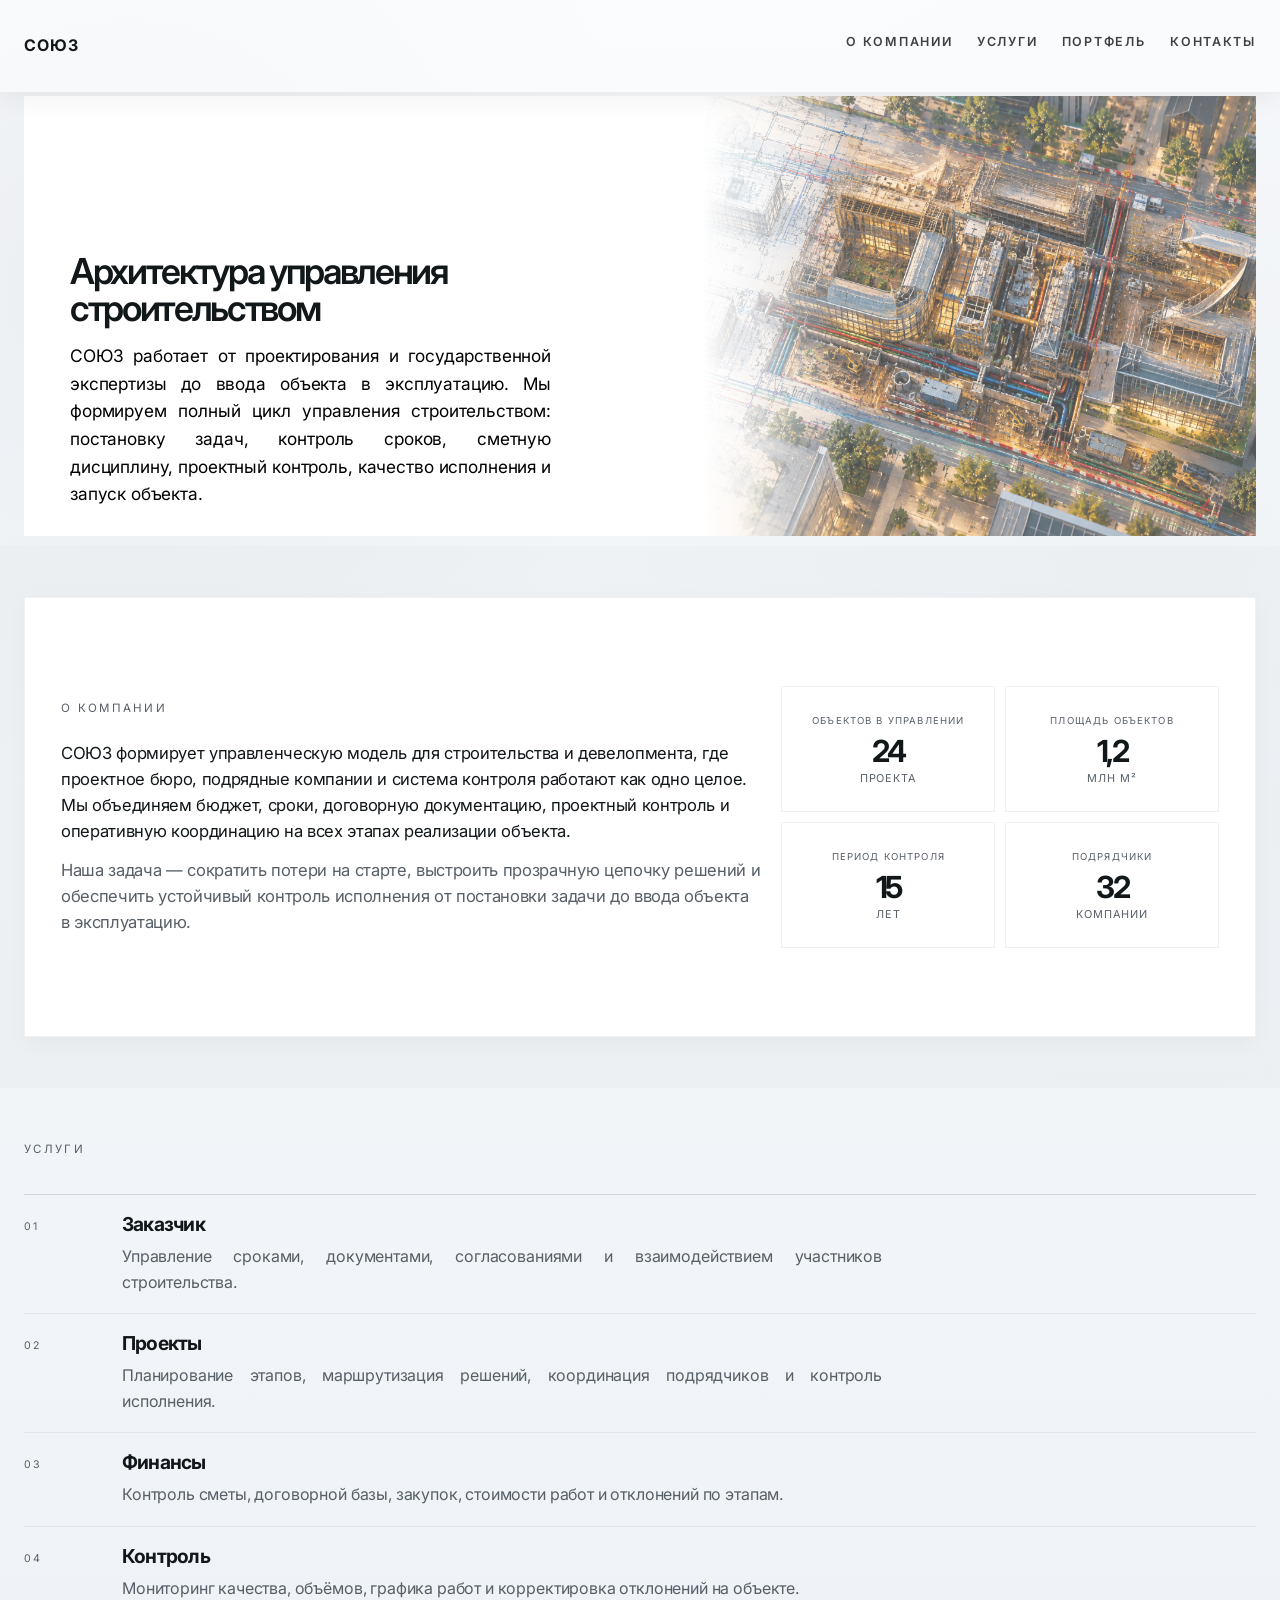
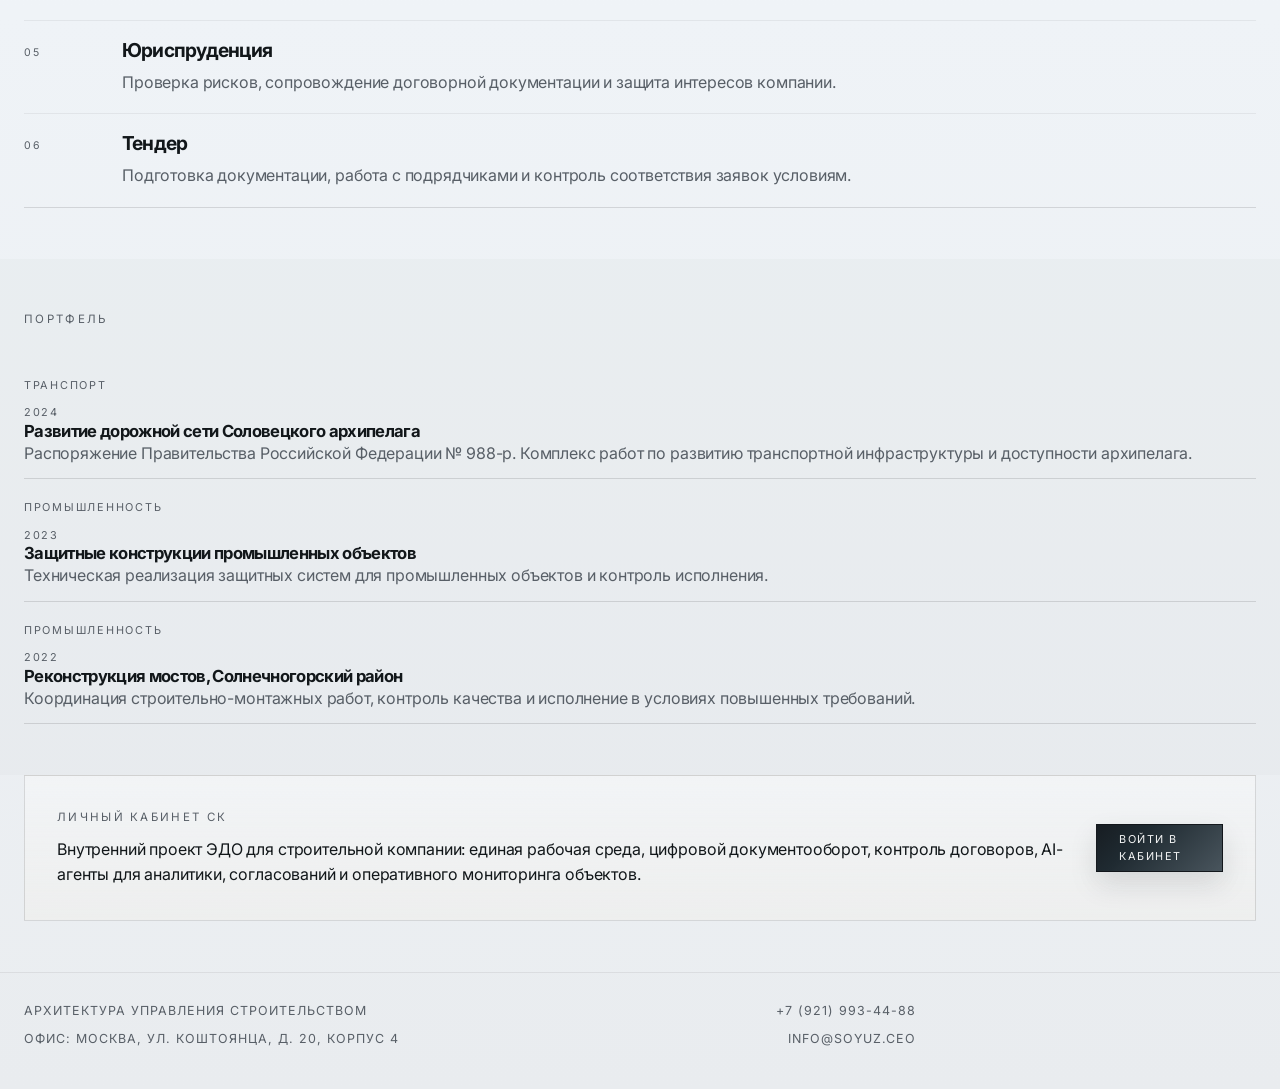
==== index.html @ f161cf61 "Add favicon link (favicon.svg) to index.html" ====
<!DOCTYPE html>
<html lang="ru">
  <head>
    <meta charset="UTF-8" />
    <meta name="viewport" content="width=device-width, initial-scale=1.0" />
    <meta
      name="description"
      content="СОЮЗ. Архитектура управления строительством. Стратегия, контроль и управление проектами."
    />
    <title>Архитектура управления строительством</title>
    <link rel="icon" href="favicon.svg" type="image/svg+xml">
    <link rel="preconnect" href="https://fonts.googleapis.com" />
    <link rel="preconnect" href="https://fonts.gstatic.com" crossorigin />
    <link
      href="https://fonts.googleapis.com/css2?family=Inter:wght@400;500;600;700;800&display=swap"
      rel="stylesheet"
    />
    <link rel="stylesheet" href="styles.min.css" />
  </head>
  <body>
    <div class="page-shell">
      <header class="site-header">
        <div class="container header-inner">
          <a class="brand" href="#top" aria-label="Главная">
            <span class="brand-text">СОЮЗ</span>
          </a>

          <nav class="main-nav" aria-label="Основная навигация">
            <a href="#about">О компании</a>
            <a href="#services">Услуги</a>
            <a href="#projects">Портфель</a>
            <a href="#contacts">Контакты</a>
          </nav>
        </div>
      </header>

      <main id="top">
        <section class="hero">
          <div class="container">
            <div class="hero-shell">
              <div class="hero-copy">
                <h1>Архитектура управления строительством</h1>
                <p class="lead">
                  СОЮЗ работает от проектирования и государственной экспертизы до ввода
                  объекта в эксплуатацию. Мы формируем полный цикл управления
                  строительством: постановку задач, контроль сроков, сметную
                  дисциплину, проектный контроль, качество исполнения и запуск объекта.
                </p>

              </div>

              <div class="hero-visual" aria-label="Панель управления проектом">
                <div class="hero-photo" aria-hidden="true"></div>
              </div>
            </div>
          </div>
        </section>

        <section class="section about" id="about">
          <div class="container about-banner">
            <div class="about-banner-copy">
              <p class="eyebrow">О компании</p>
              <p class="about-banner-text">
                СОЮЗ формирует управленческую модель для строительства и девелопмента,
                где проектное бюро, подрядные компании и система контроля работают как
                одно целое. Мы объединяем бюджет, сроки, договорную документацию,
                проектный контроль и оперативную координацию на всех этапах реализации
                объекта.
              </p>
              <p class="about-banner-text secondary">
                Наша задача — сократить потери на старте, выстроить прозрачную
                цепочку решений и обеспечить устойчивый контроль исполнения от
                постановки задачи до ввода объекта в эксплуатацию.
              </p>
            </div>

            <div class="about-metrics" aria-label="Основные показатели компании">
              <div class="metric-item">
                <span class="metric-label">Объектов в управлении</span>
                <strong>24</strong>
                <small>проекта</small>
              </div>
              <div class="metric-item">
                <span class="metric-label">Площадь объектов</span>
                <strong>1,2</strong>
                <small>млн м²</small>
              </div>
              <div class="metric-item">
                <span class="metric-label">Период контроля</span>
                <strong>15</strong>
                <small>лет</small>
              </div>
              <div class="metric-item">
                <span class="metric-label">Подрядчики</span>
                <strong>32</strong>
                <small>компании</small>
              </div>
            </div>
          </div>
        </section>

        <section class="section services" id="services">
          <div class="container">
            <div class="section-headline">
              <p class="eyebrow">Услуги</p>
            </div>

            <div class="services-grid">
              <article class="service-row">
                <div class="service-index">01</div>
                <div class="service-body">
                  <h3>Заказчик</h3>
                  <p>Управление сроками, документами, согласованиями и взаимодействием участников строительства.</p>
                </div>
              </article>

              <article class="service-row">
                <div class="service-index">02</div>
                <div class="service-body">
                  <h3>Проекты</h3>
                  <p>Планирование этапов, маршрутизация решений, координация подрядчиков и контроль исполнения.</p>
                </div>
              </article>

              <article class="service-row">
                <div class="service-index">03</div>
                <div class="service-body">
                  <h3>Финансы</h3>
                  <p>Контроль сметы, договорной базы, закупок, стоимости работ и отклонений по этапам.</p>
                </div>
              </article>

              <article class="service-row">
                <div class="service-index">04</div>
                <div class="service-body">
                  <h3>Контроль</h3>
                  <p>Мониторинг качества, объёмов, графика работ и корректировка отклонений на объекте.</p>
                </div>
              </article>

              <article class="service-row">
                <div class="service-index">05</div>
                <div class="service-body">
                  <h3>Юриспруденция</h3>
                  <p>Проверка рисков, сопровождение договорной документации и защита интересов компании.</p>
                </div>
              </article>

              <article class="service-row">
                <div class="service-index">06</div>
                <div class="service-body">
                  <h3>Тендер</h3>
                  <p>Подготовка документации, работа с подрядчиками и контроль соответствия заявок условиям.</p>
                </div>
              </article>
            </div>
          </div>
        </section>

        <section class="section projects" id="projects">
          <div class="container">
            <div class="section-headline">
              <p class="eyebrow">Портфель</p>
            </div>

            <div class="project-list">
              <article class="project-item">
                <div class="project-flip">
                  <div class="project-face project-front">
                    <div class="project-meta">
                      <span>Транспорт</span>
                      <span>2024</span>
                    </div>
                    <h3>Развитие дорожной сети Соловецкого архипелага</h3>
                    <p>Распоряжение Правительства Российской Федерации № 988-р. Комплекс работ по развитию транспортной инфраструктуры и доступности архипелага.</p>
                  </div>

                  <div class="project-face project-back" aria-hidden="true">
                    <div class="project-preview-grid project-preview-grid-empty">
                      <div class="preview-card preview-empty"><span>Проект</span></div>
                      <div class="preview-card preview-empty"><span>Контроль</span></div>
                      <div class="preview-card preview-empty"><span>Исполнение</span></div>
                    </div>
                  </div>
                </div>
              </article>

              <article class="project-item">
                <div class="project-flip">
                  <div class="project-face project-front">
                    <div class="project-meta">
                      <span>Промышленность</span>
                      <span>2023</span>
                    </div>
                    <h3>Защитные конструкции промышленных объектов</h3>
                    <p>Техническая реализация защитных систем для промышленных объектов и контроль исполнения.</p>
                  </div>

                  <div class="project-face project-back" aria-hidden="true">
                    <div class="project-preview-grid project-preview-grid-empty">
                      <div class="preview-card preview-empty"><span>Защита</span></div>
                      <div class="preview-card preview-empty"><span>Риски</span></div>
                      <div class="preview-card preview-empty"><span>Контроль</span></div>
                    </div>
                  </div>
                </div>
              </article>

              <article class="project-item">
                <div class="project-flip">
                  <div class="project-face project-front">
                    <div class="project-meta">
                      <span>Промышленность</span>
                      <span>2022</span>
                    </div>
                    <h3>Реконструкция мостов, Солнечногорский район</h3>
                    <p>Координация строительно-монтажных работ, контроль качества и исполнение в условиях повышенных требований.</p>
                  </div>

                  <div class="project-face project-back" aria-hidden="true">
                    <div class="project-preview-grid project-preview-grid-empty">
                      <div class="preview-card preview-empty"><span>График</span></div>
                      <div class="preview-card preview-empty"><span>Проверки</span></div>
                      <div class="preview-card preview-empty"><span>Риски</span></div>
                    </div>
                  </div>
                </div>
              </article>
            </div>
          </div>
        </section>

        <section class="section cta-banner">
          <div class="container cta-wrap">
            <div>
              <p class="eyebrow">Личный кабинет СК</p>
              <p class="cta-copy">Внутренний проект ЭДО для строительной компании: единая рабочая среда, цифровой документооборот, контроль договоров, AI-агенты для аналитики, согласований и оперативного мониторинга объектов.</p>
            </div>
            <a class="button button-primary" href="#contacts">Войти в кабинет</a>
          </div>
        </section>
      </main>

      <footer class="site-footer" id="contacts">
        <div class="container footer-grid">
          <div class="footer-meta">
            <p>Архитектура управления строительством</p>
            <p>Офис: Москва, ул. Коштоянца, д. 20, корпус 4</p>
          </div>

          <div class="footer-contacts">
            <a href="tel:+79219934488">+7 (921) 993-44-88</a>
            <a href="mailto:info@soyuz.ceo">info@soyuz.ceo</a>
          </div>
        </div>
      </footer>
    </div>

    <!-- interactive script removed for lighter load; re-add if needed -->
  </body>
</html>
---- styles.min.css ----
:root { --bg: #efeee9; --panel: rgba(255, 255, 255, 0.72); --panel-strong: #f9f9f7; --line: rgba(18, 20, 22, 0.94); --line-soft: rgba(18, 20, 22, 0.13); --line-faint: rgba(18, 20, 22, 0.07); --text: #12171a; --muted: #585f67; --shadow: rgba(15, 17, 20, 0.07); --accent: #d4d8db; --accent-strong: #aab2ba; --ink: #0f1418; --steel: #dfe4e7; --iron: #b7bdc3; --graphite: #171d22; --graphite-soft: #2a3138; --max: 1280px; } * { box-sizing: border-box; } html { scroll-behavior: smooth; } body { margin: 0; font-family: 'Inter', 'Segoe UI', sans-serif; background: radial-gradient(circle at 10% 10%, rgba(83, 95, 106, 0.06), transparent 20%), radial-gradient(circle at 90% 20%, rgba(155, 166, 175, 0.04), transparent 25%), linear-gradient(180deg, #f6f8fb 0%, #eef2f6 60%, #e9ecef 100%); color: var(--text); line-height: 1.6; padding-top: 96px; letter-spacing: -0.01em; } p { margin: 0; } ul, ol { list-style: none; margin: 0; padding: 0; } img, svg { display: block; max-width: 100%; } a { color: inherit; text-decoration: none; } button { font: inherit; } .page-shell { position: relative; overflow: hidden; } .page-shell::before, .page-shell::after { content: ""; position: fixed; inset: 0; pointer-events: none; z-index: 0; } .hero-shell::before { content: ""; position: absolute; top: 0; left: calc(100% - 45%); width: 12%; bottom: 0; pointer-events: none; z-index: 3; background: linear-gradient(to right, #ffffff 0%, rgba(255,255,255,0) 100%); } .hero-shell::after { content: ""; position: absolute; top: 0; right: 0; bottom: 0; width: 45%; background-image: url('./Баннер 1.png'); background-repeat: no-repeat; background-position: right center; background-size: auto 100%; opacity: 0.7; pointer-events: none; z-index: 1; } @keyframes bgShift { 0% { transform: translateY(0) scale(1); filter: hue-rotate(0deg) saturate(1); } 50% { transform: translateY(-3%) scale(1.02); filter: hue-rotate(6deg) saturate(1.04); } 100% { transform: translateY(0) scale(1); filter: hue-rotate(0deg) saturate(1); } } .container { width: min(var(--max), calc(100% - 48px)); margin: 0 auto; position: relative; z-index: 1; } .site-header { position: fixed; top: 0; left: 0; right: 0; z-index: 40; background: rgba(255,255,255,0.5); border-bottom: 1px solid rgba(17,17,17,0.06); box-shadow: 0 6px 24px rgba(12,15,18,0.06); overflow: hidden; } .header-inner { position: relative; z-index: 1; display: flex; align-items: center; justify-content: space-between; min-height: 92px; gap: 28px; } @media (max-width: 760px) { .site-header { position: sticky; top: 0; z-index: 30; } .header-inner { min-height: 72px; padding: 10px 0; gap: 12px; } .brand-logo { width: 150px; } .main-nav { gap: 10px 14px; font-size: 0.58rem; letter-spacing: 0.12em; flex-wrap: wrap; justify-content: flex-end; } } .brand { display: inline-flex; align-items: center; justify-content: flex-start; } .brand-text { font-weight: 700; font-size: 1rem; letter-spacing: 0.06em; color: var(--text); } .brand-logo { width: clamp(180px, 16vw, 280px); height: auto; display: block; object-fit: contain; flex-shrink: 0; opacity: 1; background: transparent; filter: contrast(1.42) brightness(1.1) saturate(1.05); } .main-nav { display: flex; align-items: center; gap: clamp(16px, 1.9vw, 32px); font-size: 0.78rem; letter-spacing: 0.14em; text-transform: uppercase; color: rgba(17,17,17,0.8); font-weight: 600; } .main-nav a { position: relative; padding-bottom: 8px; font-family: 'Inter', 'Segoe UI', sans-serif; letter-spacing: 0.14em; } .nav-account { border: 1px solid rgba(17,17,17,0.12); padding: 10px 14px 9px; background: rgba(255,255,255,0.52); } .main-nav a::after { content: ""; position: absolute; left: 0; bottom: 0; width: 100%; height: 1px; background: var(--line); transform: scaleX(0); transform-origin: left; transition: transform 0.35s ease; } .main-nav a:hover::after, .main-nav a:focus-visible::after { transform: scaleX(1); } .hero { padding: 0 0 10px; } .hero-shell { position: relative; display: grid; grid-template-columns: 1fr 1.15fr; height: 440px; align-items: stretch; border: 0; background: #ffffff; overflow: hidden; box-shadow: none; z-index: 2; } .hero-copy, .hero-visual { position: relative; z-index: 3; } .hero-copy { display: flex; flex-direction: column; justify-content: flex-end; height: 100%; padding: 20px 46px 28px; } .hero-copy, .hero-copy h1, .hero-copy .lead, .hero-copy p, .hero-copy a { color: #000000; } .hero-visual { position: relative; height: 100%; padding: 18px 0 18px 0; display: flex; align-items: stretch; justify-content: flex-end; } .hero-photo { position: relative; width: 100%; height: 100%; display: none; } .hero-photo::before { content: ""; position: absolute; inset: 0; display: none; } .dashboard-window { display: none; } .dashboard-topbar { display: flex; gap: 8px; align-items: center; padding: 14px 18px; border-bottom: 1px solid rgba(17,17,17,0.08); } .dashboard-topbar span { width: 8px; height: 8px; border-radius: 50%; background: rgba(17,17,17,0.18); } .dashboard-body { display: grid; grid-template-columns: 92px 1fr; height: calc(100% - 48px); } .dashboard-sidebar { display: flex; flex-direction: column; gap: 18px; padding: 20px 14px; border-right: 1px solid rgba(17,17,17,0.08); background: rgba(17,17,17,0.01); } .sidebar-line { display: block; height: 8px; border-radius: 999px; background: rgba(17,17,17,0.2); } .sidebar-line.short { width: 42%; } .sidebar-line.medium { width: 72%; } .dashboard-main { display: flex; flex-direction: column; gap: 18px; padding: 20px; } .chart-panel { position: relative; height: 180px; border: 1px solid rgba(17,17,17,0.08); background: rgba(255,255,255,0.7); overflow: hidden; } .chart-grid { position: absolute; inset: 0; background: linear-gradient(to right, rgba(17,17,17,0.04) 1px, transparent 1px), linear-gradient(to bottom, rgba(17,17,17,0.04) 1px, transparent 1px); background-size: 18px 18px; } .chart-line { position: absolute; left: 12%; right: 8%; bottom: 20%; height: 2px; background: linear-gradient(90deg, rgba(17,17,17,0.8), rgba(17,17,17,0.3)); transform: skewY(-18deg); } .info-row, .module-row { display: grid; grid-template-columns: repeat(2, minmax(0,1fr)); gap: 14px; } .mini-card, .module-block { border: 1px solid rgba(17,17,17,0.08); background: rgba(255,255,255,0.7); } .mini-card { display: flex; flex-direction: column; justify-content: center; min-height: 80px; padding: 12px 14px; } .mini-card span { font-size: 0.6rem; letter-spacing: 0.14em; text-transform: uppercase; color: var(--muted); } .mini-card strong { margin-top: 8px; font-size: 1.6rem; letter-spacing: -0.06em; } .module-block { min-height: 110px; } .module-block.large { grid-column: span 1; } .module-block.small { background: linear-gradient(180deg, rgba(17,17,17,0.04), rgba(17,17,17,0.02)); } .eyebrow { margin: 0 0 10px; font-size: 0.72rem; letter-spacing: 0.2em; text-transform: uppercase; color: var(--muted); } .hero-copy h1, .section-headline h2, .section-heading h2, .cta-wrap h2 { margin: 0; font-weight: 600; letter-spacing: -0.065em; line-height: 0.98; color: var(--text); } .hero-copy h1 { max-width: 760px; margin: 0; font-size: clamp(1.9rem, 2.8vw, 3.4rem); line-height: 1.02; letter-spacing: -0.065em; } .section-headline h2, .section-heading h2, .cta-wrap h2 { font-size: clamp(1.8rem, 2.6vw, 2.8rem); } .lead { max-width: 580px; margin-top: 16px; font-size: 1.08rem; color: var(--muted); text-align: justify; } .hero-actions { display: flex; align-items: center; flex-wrap: wrap; gap: 16px; margin-top: 20px; } .button { display: inline-flex; align-items: center; justify-content: center; min-height: 48px; padding: 0 22px; border: 1px solid var(--line); font-size: 0.68rem; letter-spacing: 0.14em; text-transform: uppercase; transition: transform 0.25s ease, background 0.25s ease; } .button:hover, .button:focus-visible { transform: translateY(-1px); } .button-primary { background: linear-gradient(135deg, var(--graphite) 0%, #1f2a31 32%, #49555d 100%); color: #f4f5f5; border-color: rgba(17, 21, 25, 0.9); box-shadow: 0 12px 28px rgba(19, 23, 26, 0.12); } .button-secondary { background: rgba(255,255,255,0.20); color: var(--text); border-color: rgba(19,22,25,0.14); } .hero-meta { display: grid; gap: 18px; align-self: end; justify-self: end; width: min(100%, 360px); padding-top: 20px; border-top: 1px solid var(--line-faint); } .hero-meta div { display: grid; gap: 10px; } .hero-meta span { font-size: 0.7rem; letter-spacing: 0.14em; text-transform: uppercase; color: var(--muted); } .hero-meta strong { font-size: clamp(1.2rem, 2vw, 2rem); font-weight: 500; letter-spacing: -0.05em; } .trustband { border-top: 1px solid var(--line-faint); border-bottom: 1px solid var(--line-faint); background: rgba(255,255,255,0.12); padding: 16px 0; } .trust-inner { display: grid; grid-template-columns: repeat(5, minmax(120px, 1fr)); align-items: center; gap: 18px; text-align: center; font-size: 0.7rem; letter-spacing: 0.12em; text-transform: uppercase; color: var(--muted); } .section { padding: clamp(34px, 4vw, 56px) 0; background: rgba(255,255,255,0.06); transition: background-color 0.35s ease; } .section:nth-of-type(even) { background: rgba(213, 218, 222, 0.18); } .section-grid { display: grid; grid-template-columns: 0.9fr 1.1fr; gap: 22px; align-items: start; } .about-banner { display: grid; grid-template-columns: 1.6fr 1fr; gap: 20px; min-height: 440px; padding: clamp(24px, 3vw, 36px); border: 1px solid rgba(17,17,17,0.06); background: #ffffff; box-shadow: 0 6px 20px rgba(12,15,18,0.04); } .about-banner-copy { display: grid; gap: 14px; align-content: center; } .about-banner-text { max-width: 720px; font-size: clamp(1rem, 1.3vw, 1.35rem); line-height: 1.55; letter-spacing: -0.02em; color: var(--text); } .about-banner-text.secondary { color: var(--muted); } .section-heading h2, .section-headline h2, .cta-wrap h2 { font-size: clamp(2.5rem, 4vw, 4rem); max-width: 780px; } .section-copy { display: grid; gap: 20px; color: var(--muted); font-size: 1.06rem; text-align: justify; } .about-metrics { display: grid; grid-template-columns: repeat(2, minmax(0, 1fr)); gap: 10px; align-content: center; height: 100%; } .metric-item { display: flex; flex-direction: column; justify-content: center; align-items: center; text-align: center; min-height: 126px; padding: 14px 12px 12px; border: 1px solid rgba(17,17,17,0.06); background: rgba(255,255,255,0.1); font-size: 1rem; } .metric-label { font-size: 0.6rem; letter-spacing: 0.12em; text-transform: uppercase; color: var(--muted); } .metric-item strong { display: block; margin: 8px 0 4px; font-size: 1.9rem; line-height: 1; letter-spacing: -0.08em; } .metric-item small { font-size: 0.68rem; letter-spacing: 0.08em; text-transform: uppercase; color: var(--muted); } .section-headline { display: flex; flex-direction: column; gap: 10px; margin-bottom: 26px; } .narrow { max-width: 760px; } .services-grid { display: grid; grid-template-columns: 1fr; gap: 0; border-top: 1px solid var(--line-soft); border-bottom: 1px solid var(--line-soft); } .service-row { display: grid; grid-template-columns: 80px 1fr; gap: 18px; align-items: start; padding: 18px 0; border-top: 1px solid rgba(17,17,17,0.06); background: transparent; } .service-row:first-child { border-top: 0; } .service-index { font-size: 0.66rem; letter-spacing: 0.18em; text-transform: uppercase; color: var(--muted); padding-top: 6px; } .service-body { display: grid; gap: 8px; } .service-body h3 { margin: 0; font-size: 1.2rem; line-height: 1.2; letter-spacing: -0.04em; } .service-body p { margin: 0; max-width: 760px; color: var(--muted); text-align: justify; } .method-grid { display: grid; grid-template-columns: repeat(4, minmax(220px, 1fr)); gap: 18px; } .method-step { position: relative; padding: 26px 22px 20px; border-left: 1px solid var(--line-faint); background: rgba(255,255,255,0.22); } .method-step::before { content: ""; position: absolute; top: 0; left: 0; width: 48px; height: 1px; background: var(--line); } .method-step span { display: inline-block; margin-bottom: 16px; font-size: 0.66rem; letter-spacing: 0.18em; text-transform: uppercase; color: var(--muted); } .method-step h3 { margin: 0 0 10px; font-size: 1.45rem; letter-spacing: -0.04em; } .method-step p { margin: 0; color: var(--muted); } .project-list { display: grid; gap: 8px; } .project-item { perspective: none; } .project-flip { position: relative; min-height: auto; transform: none !important; transform-style: none; transition: none; } .project-item:hover .project-flip { transform: none !important; } .project-face { position: relative; inset: auto; display: block; grid-template-columns: none; gap: 0; align-items: stretch; padding: 12px 0; min-height: auto; border-top: none; border-bottom: 1px solid var(--line-soft); background: transparent; backface-visibility: visible; transition: none; box-sizing: border-box; } .project-item:hover .project-face { background: transparent; border-color: rgba(17,17,17,0.06); } .project-front { z-index: auto; } .project-back { display: none; } .project-meta { display: flex; flex-direction: column; gap: 10px; font-size: 0.68rem; letter-spacing: 0.16em; text-transform: uppercase; color: var(--muted); } .project-item h3 { margin: 0; font-size: clamp(0.98rem, 1.3vw, 1.25rem); letter-spacing: -0.04em; line-height: 1.15; } .project-item p { margin: 0; color: var(--muted); text-align: justify; } .project-preview-grid { grid-column: 1 / -1; display: grid; grid-template-columns: repeat(3, minmax(0, 1fr)); gap: 12px; width: 100%; height: 100%; } .preview-card { position: relative; display: flex; align-items: end; justify-content: flex-start; min-height: 120px; padding: 12px; border: 1px solid rgba(17, 17, 17, 0.08); border-radius: 16px; overflow: hidden; background-size: cover; background-position: center; } .preview-card span { position: relative; z-index: 1; font-size: 0.7rem; letter-spacing: 0.12em; text-transform: uppercase; color: rgba(17, 17, 17, 0.7); } .preview-solovki-1, .preview-solovki-2, .preview-solovki-3, .preview-one, .preview-two, .preview-three, .preview-four, .preview-five, .preview-six, .preview-seven, .preview-eight, .preview-nine, .preview-empty { background: linear-gradient(135deg, rgba(18,20,22,0.06), rgba(18,20,22,0.02)); border: 1px solid rgba(17,17,17,0.08); } .preview-empty { display: flex; align-items: center; justify-content: center; min-height: 120px; border-radius: 16px; } .preview-empty span { font-size: 0.7rem; letter-spacing: 0.12em; text-transform: uppercase; color: rgba(17,17,17,0.6); } .cta-banner { padding-top: 0; } .cta-wrap { display: flex; align-items: center; justify-content: space-between; gap: 20px; border: 1px solid var(--line-soft); background: linear-gradient(180deg, rgba(255,255,255,0.34), rgba(240,239,236,0.58)); padding: clamp(24px, 2.5vw, 34px); } .site-footer { padding: 28px 0 40px; border-top: 1px solid var(--line-faint); } .footer-grid { display: grid; grid-template-columns: 1fr 1.2fr 0.8fr; gap: 24px; align-items: center; } .footer-meta, .footer-contacts { display: grid; gap: 8px; color: var(--muted); font-size: 0.78rem; letter-spacing: 0.08em; text-transform: uppercase; } .footer-contacts { justify-items: end; } @keyframes draw { from { stroke-dasharray: 0 1000; opacity: 0.1; } to { stroke-dasharray: 1000 0; opacity: 1; } } @keyframes drift { 0% { transform: translate3d(0, 0, 0) scale(1); } 100% { transform: translate3d(0, -12px, 0) scale(1.03); } } @media (max-width: 1100px) { .hero-grid, .section-grid, .footer-grid, .project-item { grid-template-columns: 1fr; } .services-grid, .method-grid, .trust-inner { grid-template-columns: repeat(2, minmax(180px, 1fr)); } .footer-contacts { justify-items: start; } } @media (max-width: 1100px) { .hero-shell { height: 360px; grid-template-columns: 1fr 1fr; } .hero-shell::after { width: 50%; background-size: auto 100%; } } @media (max-width: 760px) { .hero-shell { grid-template-columns: 1fr; height: auto; } .hero-shell::after { display: none; } .hero-shell::before { display: none; } .hero-copy { padding: 18px 16px 22px; } .hero-copy h1 { font-size: clamp(1.6rem, 6vw, 2.2rem); } .lead { font-size: 0.95rem; } .container { width: calc(100% - 24px); } .brand-text { font-size: 1.05rem; } .main-nav { gap: 8px; font-size: 0.62rem; } .button { min-height: 44px; padding: 0 16px; } } @media (max-width: 480px) { body { padding-top: 80px; } .hero-copy h1 { font-size: 1.4rem; } .lead { font-size: 0.9rem; } .brand-text { font-size: 0.98rem; } .main-nav { font-size: 0.5rem; gap: 6px; } } @media (max-width: 760px) { body { padding-top: 88px; } .container { width: min(var(--max), calc(100% - 24px)); } .header-inner { flex-direction: row; justify-content: space-between; align-items: center; padding: 6px 0; min-height: 68px; } .brand-logo { width: 120px; } .main-nav { flex-wrap: wrap; justify-content: flex-end; gap: 6px 10px; max-width: 52%; font-size: 0.52rem; letter-spacing: 0.1em; } .nav-account { padding: 8px 10px 7px; } .hero-shell { grid-template-columns: 1fr; min-height: 0; height: auto; } .hero-copy { padding: 28px 20px 18px; } .hero-copy h1 { font-size: clamp(2rem, 10vw, 3rem); line-height: 1; } .lead { margin-top: 12px; font-size: 0.95rem; text-align: left; } .hero-photo { transform: none; background-position: center; } .hero-visual { min-height: 220px; padding: 0 16px 16px; } .project-preview-grid { grid-template-columns: 1fr; } .project-face { grid-template-columns: 1fr; gap: 12px; padding: 16px 14px; } .about-banner { grid-template-columns: 1fr; min-height: 0; padding: 18px 16px; } .about-banner-text { font-size: 0.96rem; line-height: 1.5; } .about-metrics { grid-template-columns: repeat(2, minmax(0, 1fr)); } .metric-item { min-height: 110px; padding: 14px 12px 10px; } .metric-item strong { font-size: 1.6rem; } .service-row { grid-template-columns: 48px 1fr; gap: 12px; padding: 14px 0; } .service-body h3 { font-size: 1.05rem; } .service-body p { font-size: 0.9rem; text-align: left; } .project-item { grid-template-columns: 1fr; gap: 10px; padding: 16px 14px; } .project-meta { flex-direction: row; gap: 12px; font-size: 0.58rem; } .project-item h3 { font-size: 1.1rem; } .project-item p { text-align: left; font-size: 0.9rem; } .cta-wrap { flex-direction: column; align-items: flex-start; padding: 20px 18px; } .footer-grid { grid-template-columns: 1fr; gap: 16px; } .footer-contacts { justify-items: start; } }
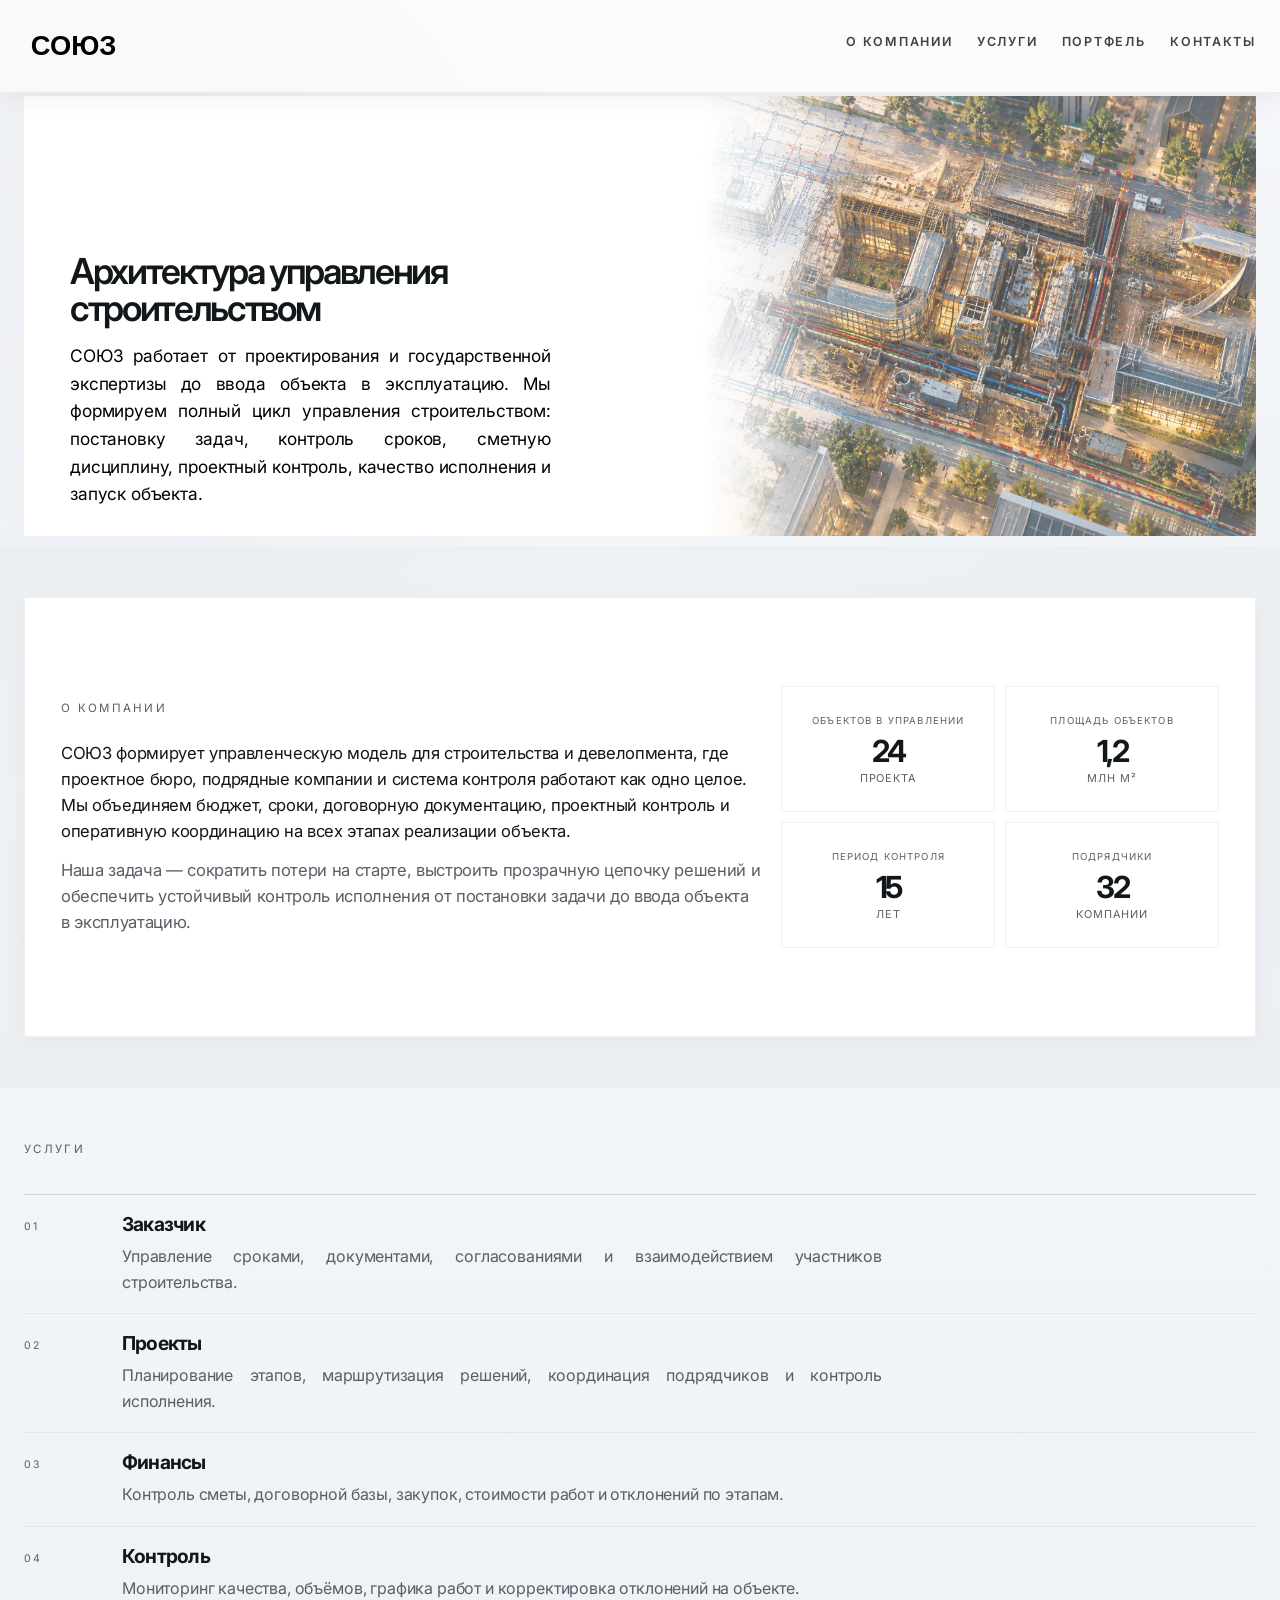
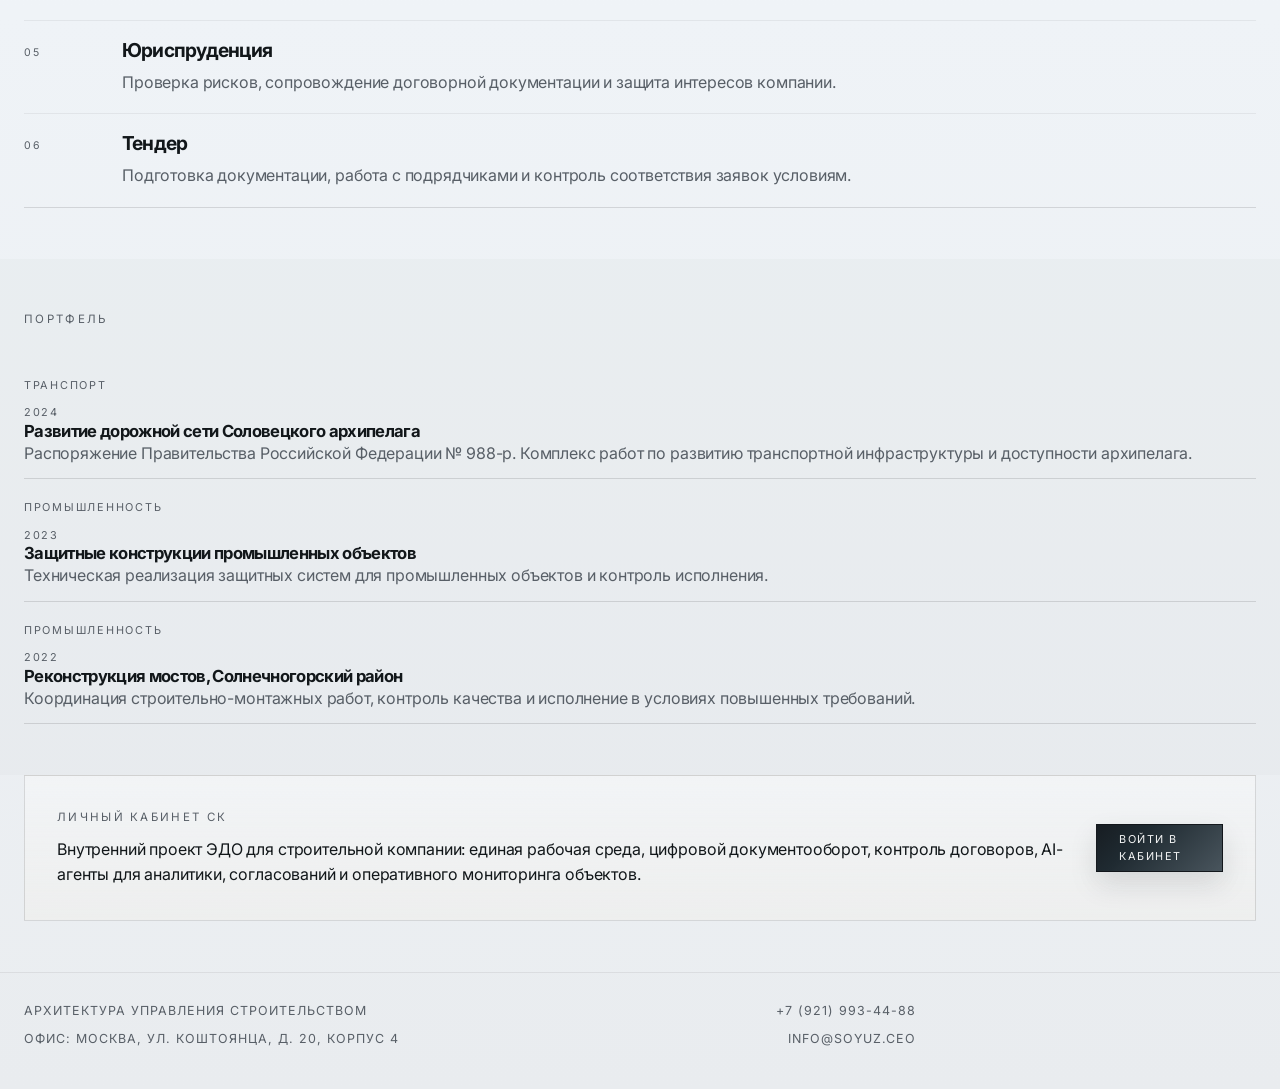
==== commit 16193f0c: "Add lightweight SVG logo and restore header image" ====
--- a/index.html
+++ b/index.html
@@ -22,7 +22,7 @@
       <header class="site-header">
         <div class="container header-inner">
           <a class="brand" href="#top" aria-label="Главная">
-            <span class="brand-text">СОЮЗ</span>
+            <img src="logo.svg" alt="Логотип СОЮЗ" class="brand-logo" />
           </a>
 
           <nav class="main-nav" aria-label="Основная навигация">
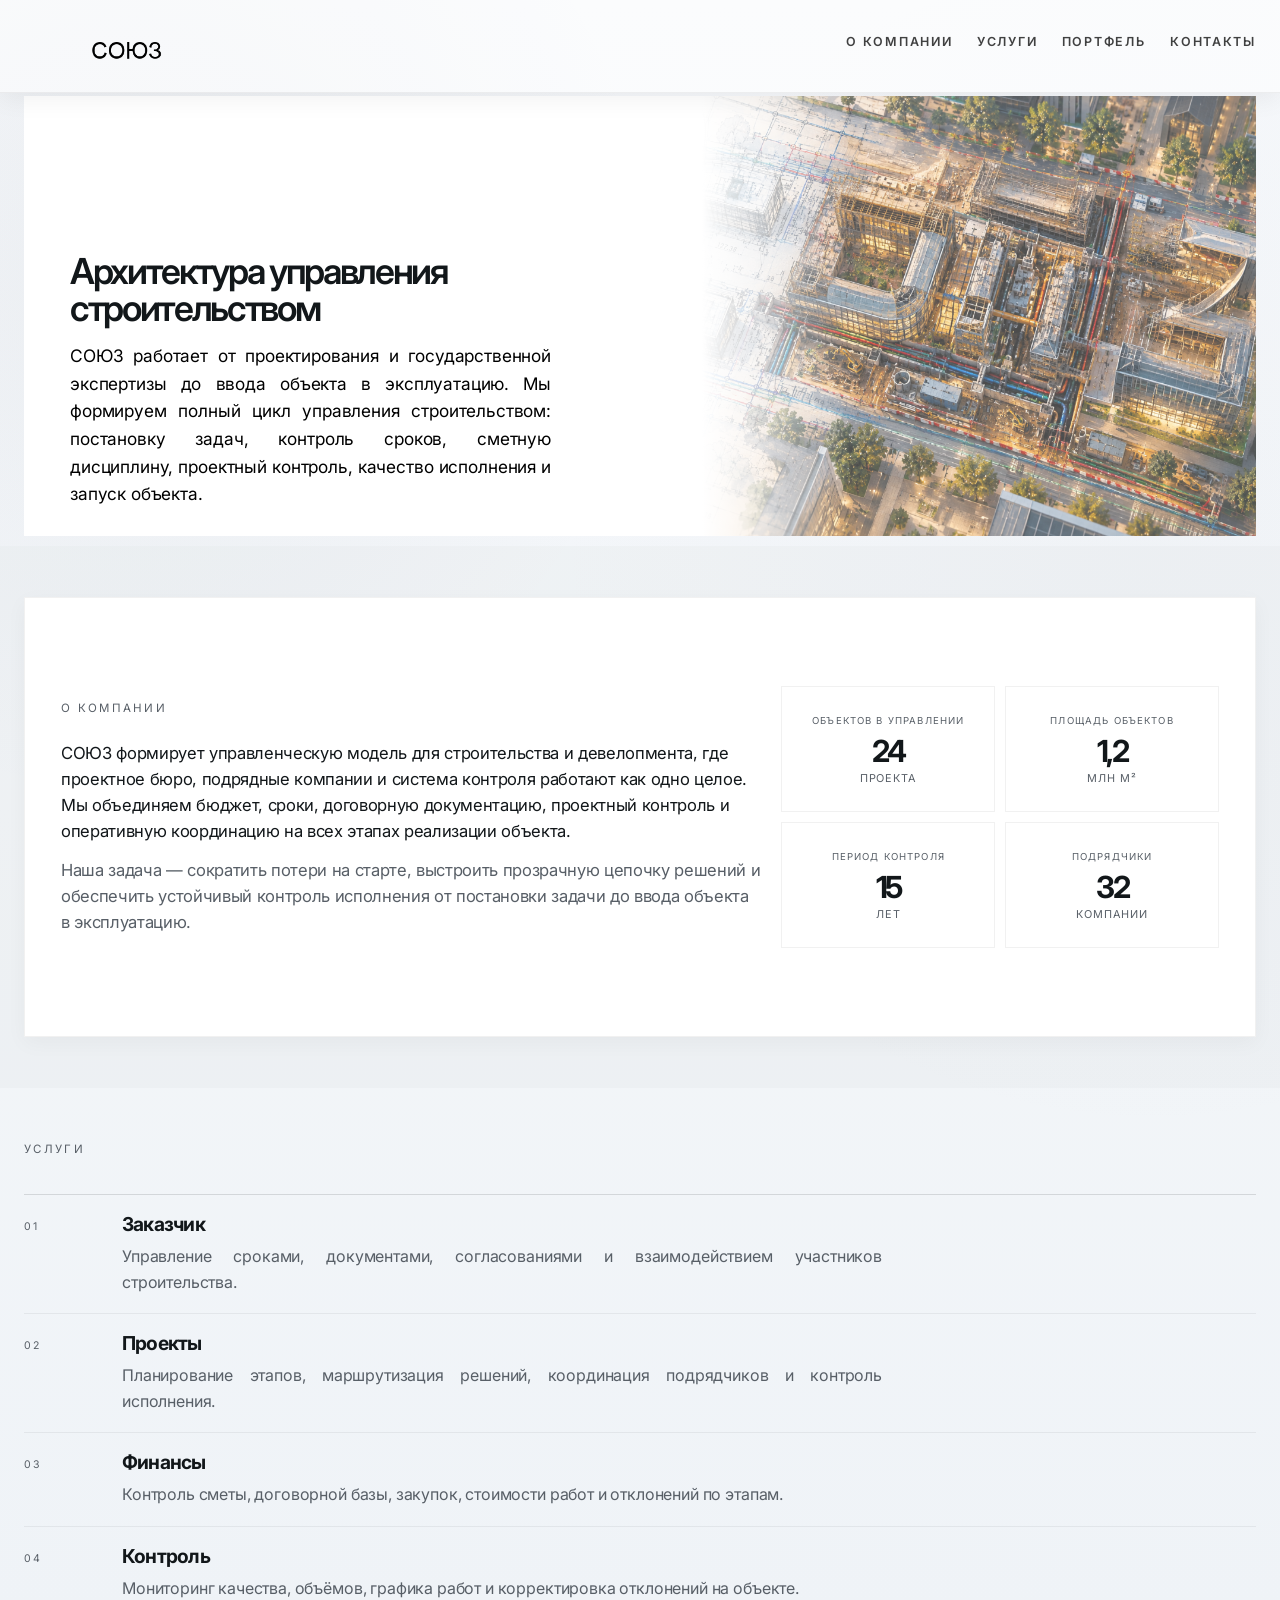
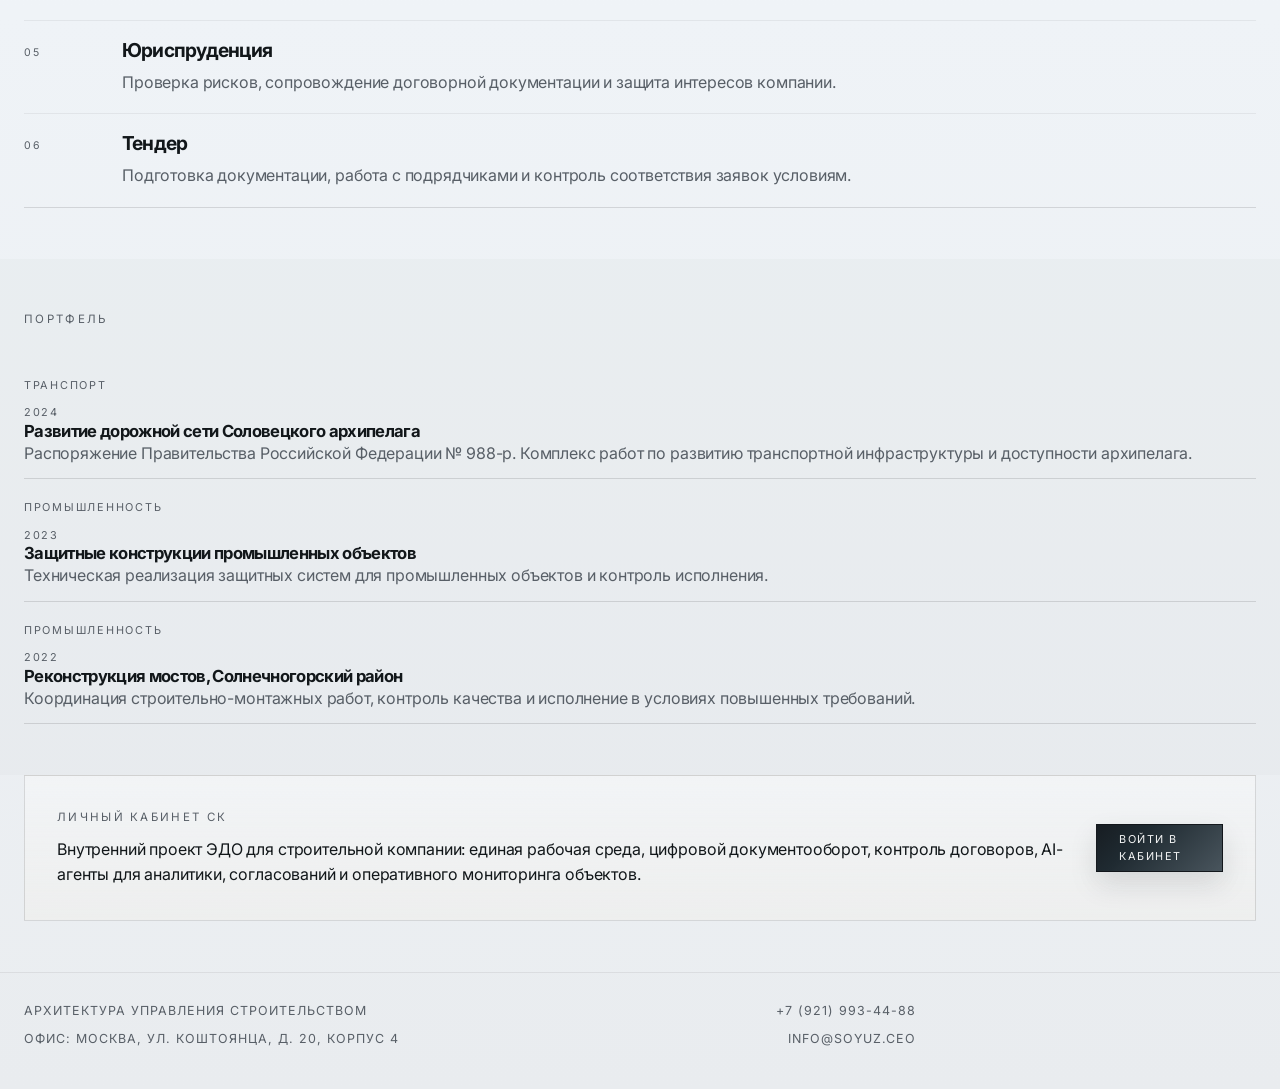
==== commit 6699321c: "Restore raster logo SOYUZ_logo_transparent.png in header" ====
--- a/index.html
+++ b/index.html
@@ -22,7 +22,7 @@
       <header class="site-header">
         <div class="container header-inner">
           <a class="brand" href="#top" aria-label="Главная">
-            <img src="logo.svg" alt="Логотип СОЮЗ" class="brand-logo" />
+            <img src="SOYUZ_logo_transparent.png" alt="Логотип СОЮЗ" class="brand-logo" />
           </a>
 
           <nav class="main-nav" aria-label="Основная навигация">
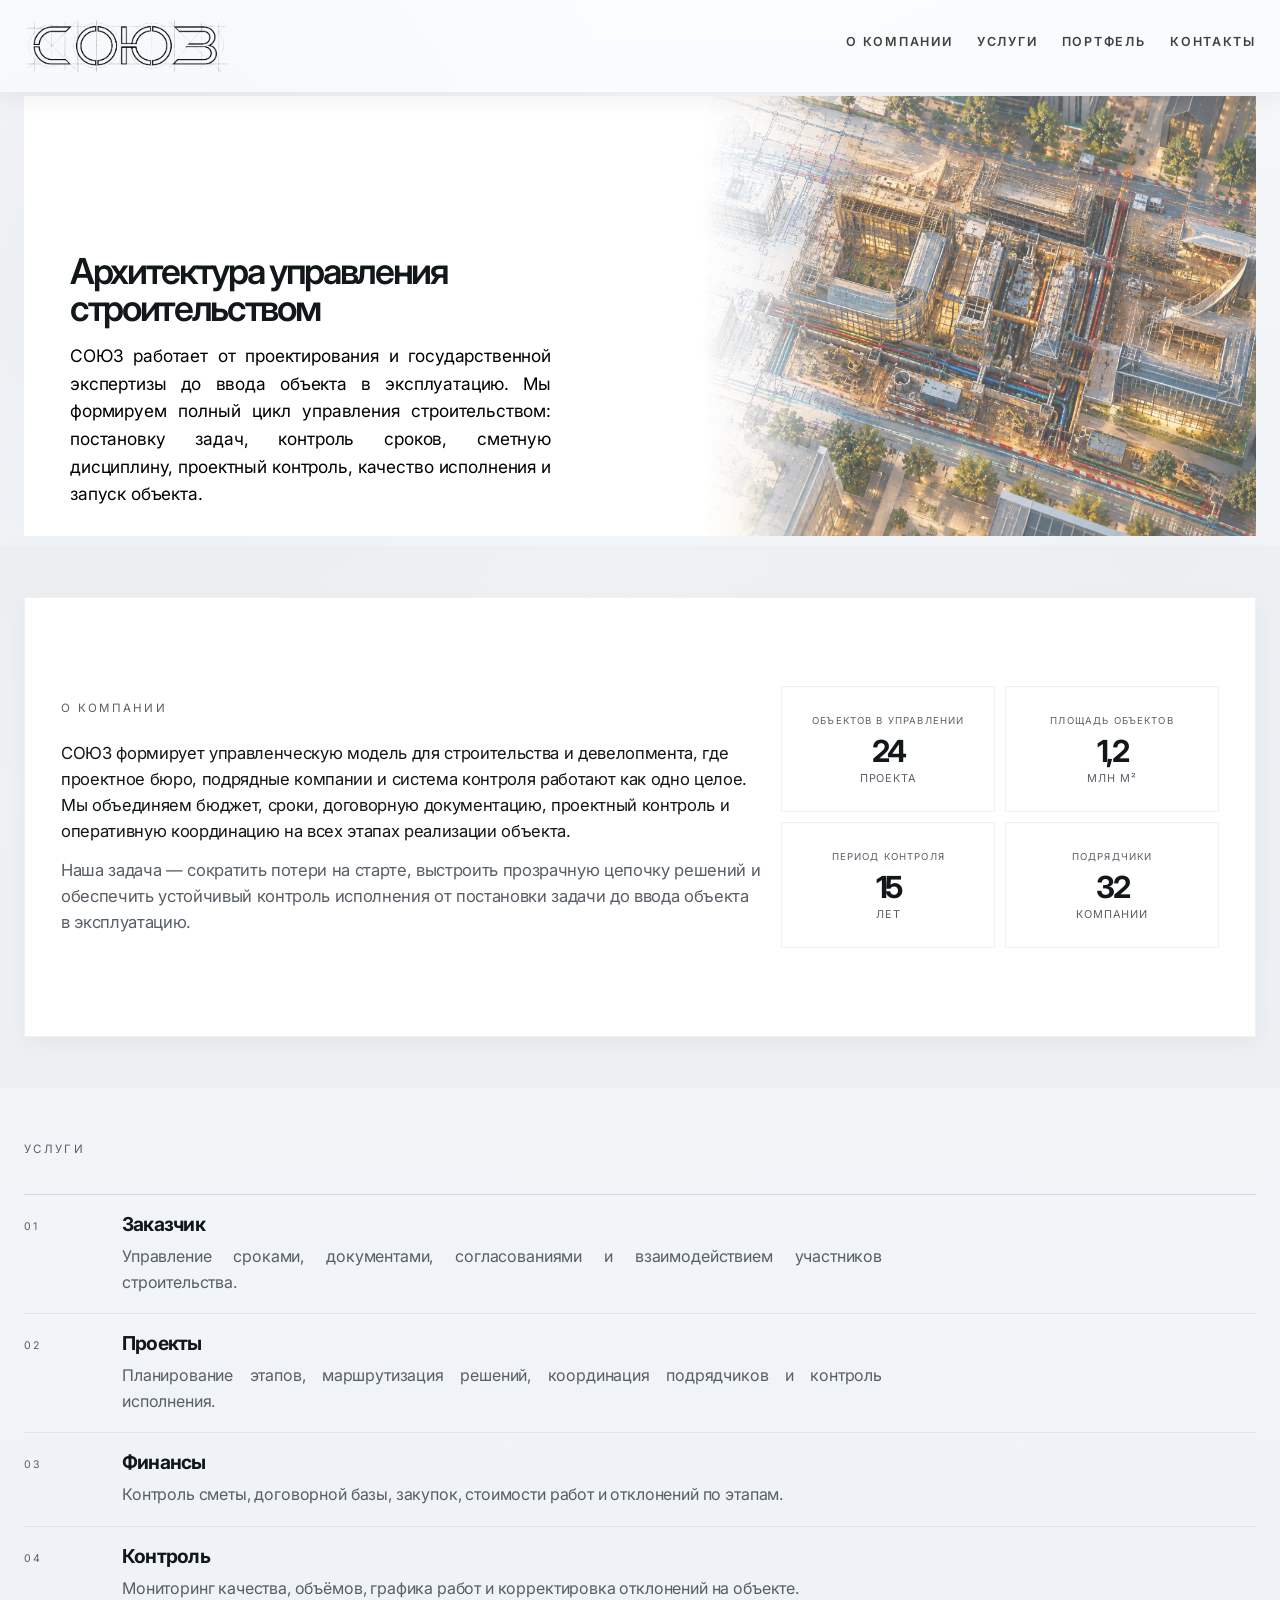
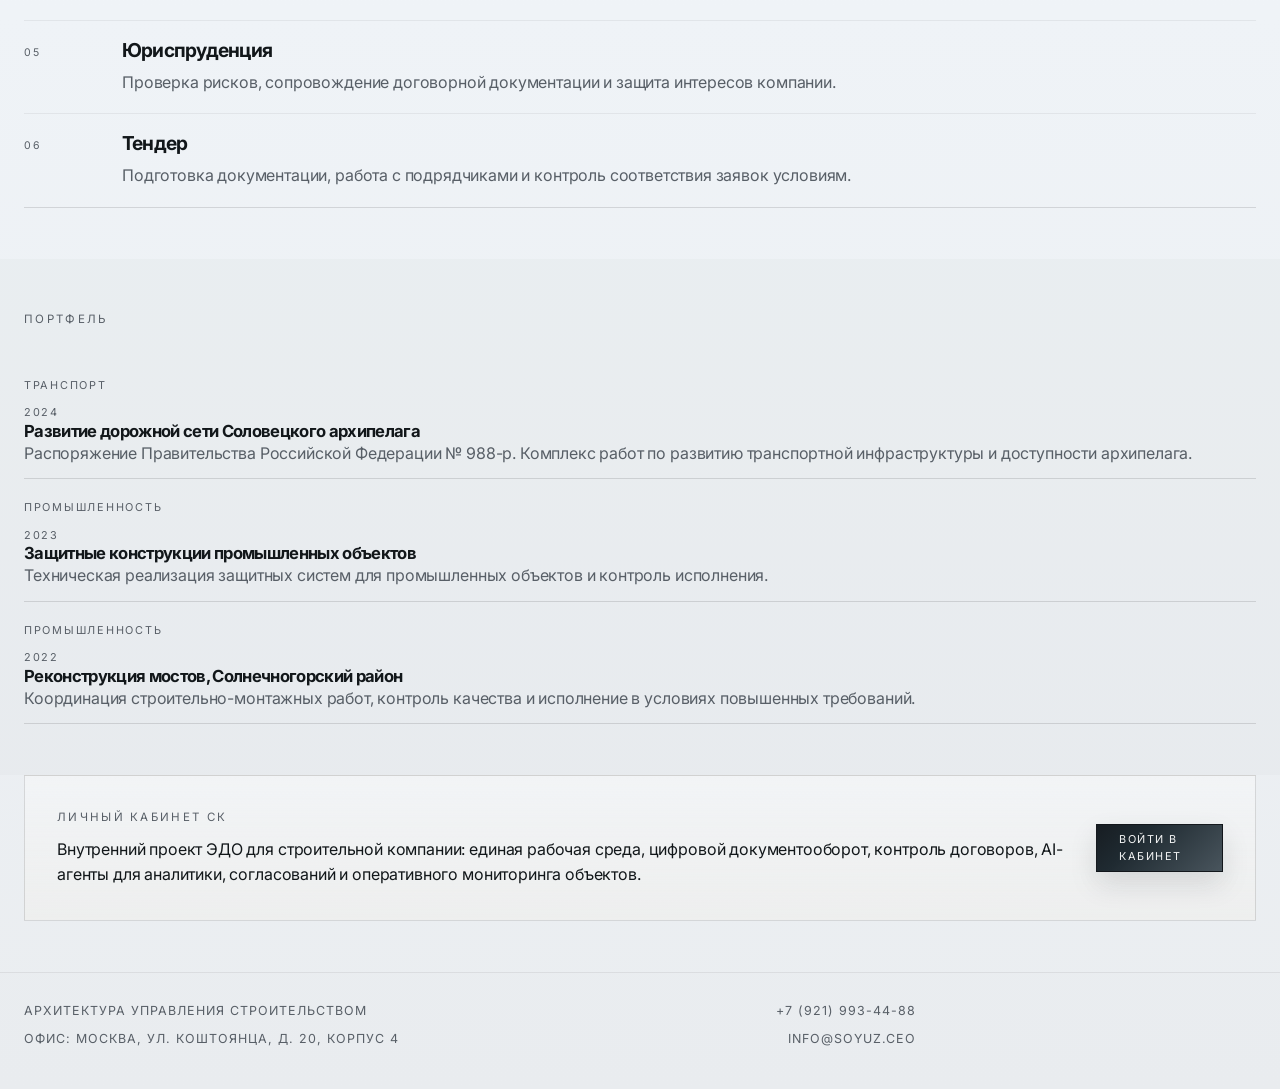
==== commit 30ef4666: "Add PNG/ICO favicons generated from SOYUZ_logo_transparent.png" ====
--- a/index.html
+++ b/index.html
@@ -9,6 +9,9 @@
     />
     <title>Архитектура управления строительством</title>
     <link rel="icon" href="favicon.svg" type="image/svg+xml">
+    <link rel="icon" type="image/png" sizes="32x32" href="favicon-32.png">
+    <link rel="icon" type="image/png" sizes="16x16" href="favicon-16.png">
+    <link rel="shortcut icon" href="favicon.ico">
     <link rel="preconnect" href="https://fonts.googleapis.com" />
     <link rel="preconnect" href="https://fonts.gstatic.com" crossorigin />
     <link
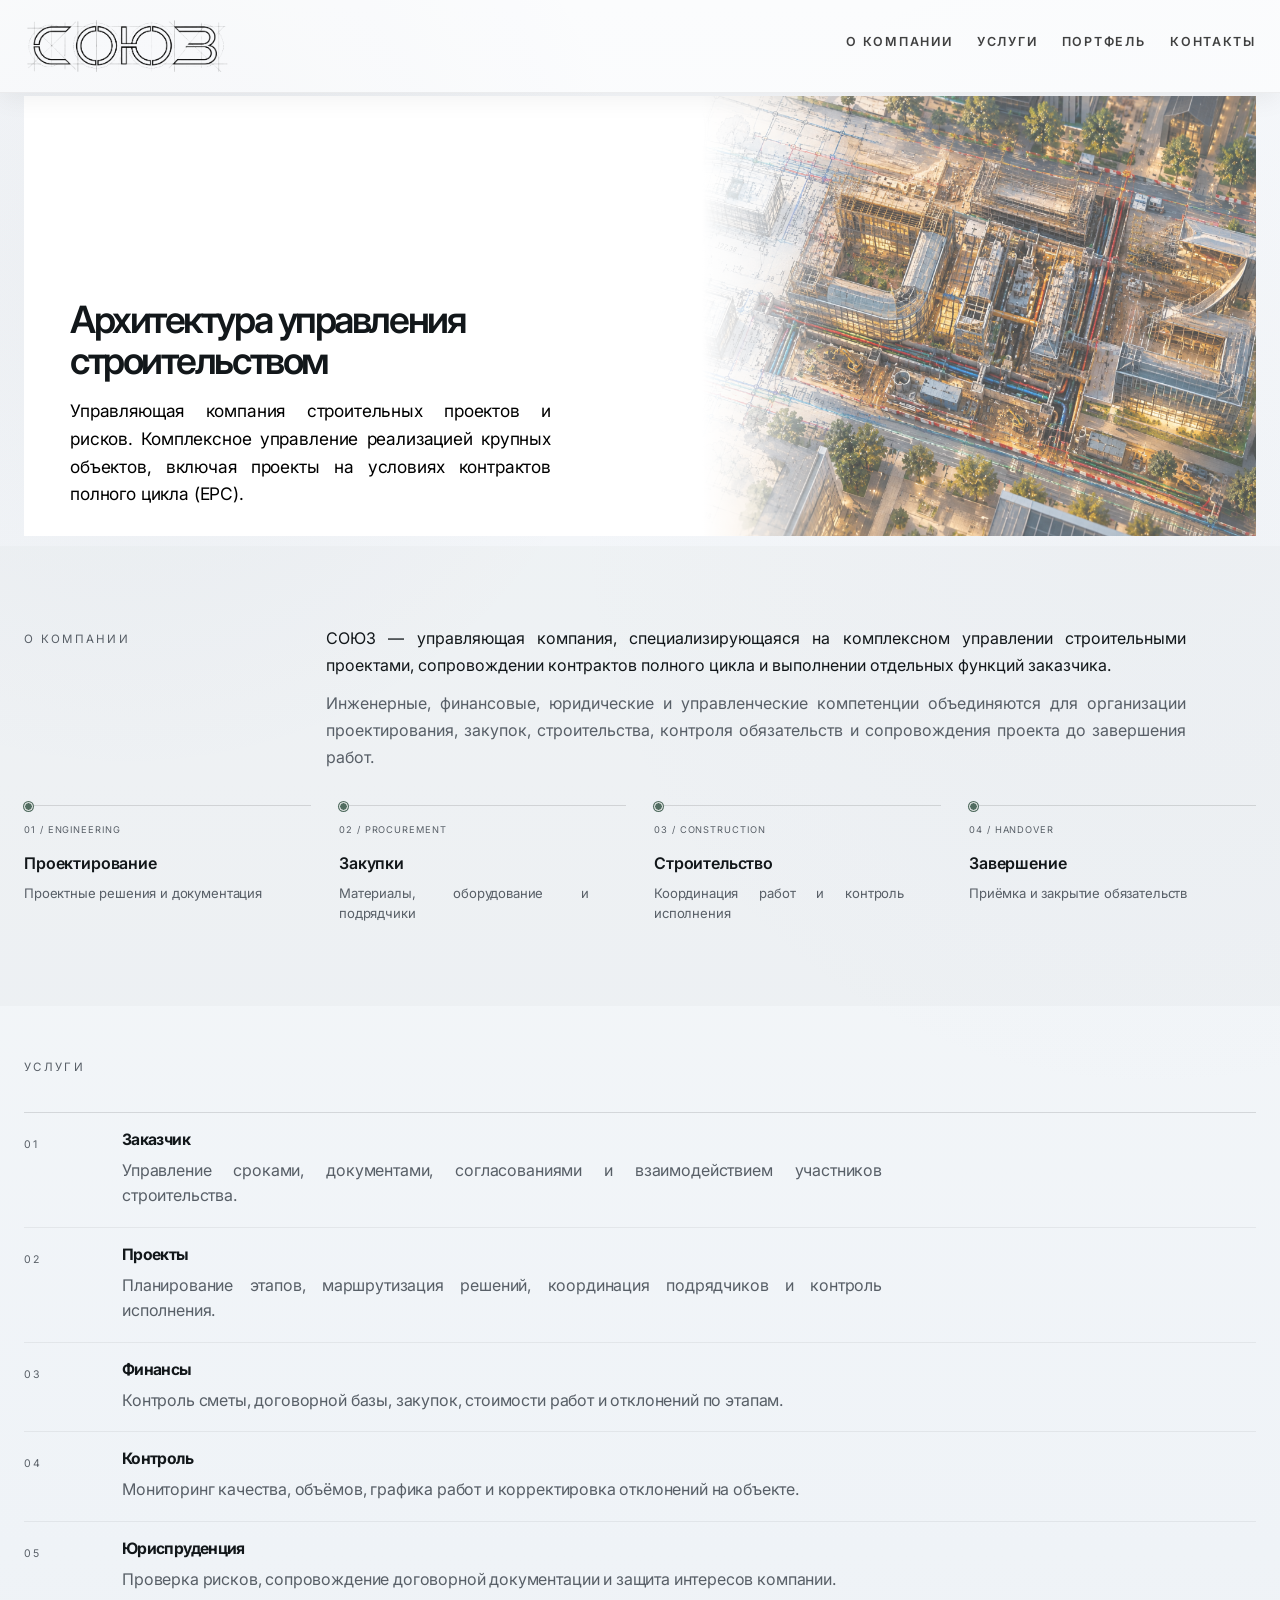
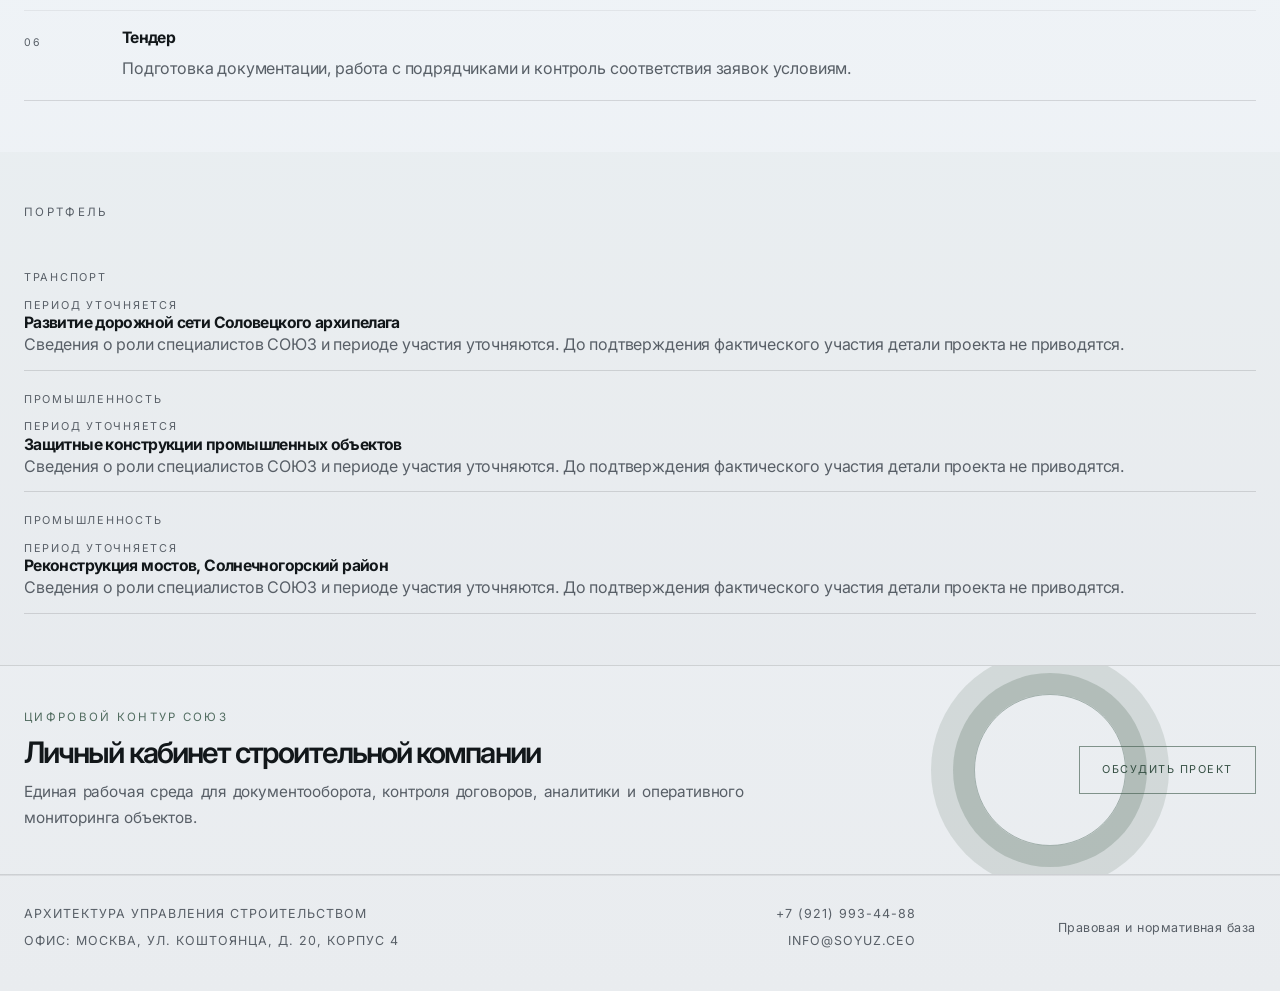
==== commit 5b11f7ea: "Build multipage Soyuz site and optimize mobile layout" ====
--- a/index.html
+++ b/index.html
@@ -18,21 +18,21 @@
       href="https://fonts.googleapis.com/css2?family=Inter:wght@400;500;600;700;800&display=swap"
       rel="stylesheet"
     />
-    <link rel="stylesheet" href="styles.min.css" />
+    <link rel="stylesheet" href="styles.css" />
   </head>
   <body>
     <div class="page-shell">
       <header class="site-header">
         <div class="container header-inner">
-          <a class="brand" href="#top" aria-label="Главная">
+          <a class="brand" href="index.html" aria-label="Главная">
             <img src="SOYUZ_logo_transparent.png" alt="Логотип СОЮЗ" class="brand-logo" />
           </a>
 
           <nav class="main-nav" aria-label="Основная навигация">
-            <a href="#about">О компании</a>
-            <a href="#services">Услуги</a>
-            <a href="#projects">Портфель</a>
-            <a href="#contacts">Контакты</a>
+            <a href="about.html">О компании</a>
+            <a href="services.html">Услуги</a>
+            <a href="portfolio.html">Портфель</a>
+            <a href="contacts.html">Контакты</a>
           </nav>
         </div>
       </header>
@@ -44,12 +44,10 @@
               <div class="hero-copy">
                 <h1>Архитектура управления строительством</h1>
                 <p class="lead">
-                  СОЮЗ работает от проектирования и государственной экспертизы до ввода
-                  объекта в эксплуатацию. Мы формируем полный цикл управления
-                  строительством: постановку задач, контроль сроков, сметную
-                  дисциплину, проектный контроль, качество исполнения и запуск объекта.
+                  Управляющая компания строительных проектов и рисков. Комплексное
+                  управление реализацией крупных объектов, включая проекты на условиях
+                  контрактов полного цикла (EPC).
                 </p>
-
               </div>
 
               <div class="hero-visual" aria-label="Панель управления проектом">
@@ -64,40 +62,38 @@
             <div class="about-banner-copy">
               <p class="eyebrow">О компании</p>
               <p class="about-banner-text">
-                СОЮЗ формирует управленческую модель для строительства и девелопмента,
-                где проектное бюро, подрядные компании и система контроля работают как
-                одно целое. Мы объединяем бюджет, сроки, договорную документацию,
-                проектный контроль и оперативную координацию на всех этапах реализации
-                объекта.
+                СОЮЗ — управляющая компания, специализирующаяся на комплексном
+                управлении строительными проектами, сопровождении контрактов полного
+                цикла и выполнении отдельных функций заказчика.
               </p>
               <p class="about-banner-text secondary">
-                Наша задача — сократить потери на старте, выстроить прозрачную
-                цепочку решений и обеспечить устойчивый контроль исполнения от
-                постановки задачи до ввода объекта в эксплуатацию.
+                Инженерные, финансовые, юридические и управленческие компетенции
+                объединяются для организации проектирования, закупок, строительства,
+                контроля обязательств и сопровождения проекта до завершения работ.
               </p>
             </div>
 
-            <div class="about-metrics" aria-label="Основные показатели компании">
-              <div class="metric-item">
-                <span class="metric-label">Объектов в управлении</span>
-                <strong>24</strong>
-                <small>проекта</small>
-              </div>
-              <div class="metric-item">
-                <span class="metric-label">Площадь объектов</span>
-                <strong>1,2</strong>
-                <small>млн м²</small>
-              </div>
-              <div class="metric-item">
-                <span class="metric-label">Период контроля</span>
-                <strong>15</strong>
-                <small>лет</small>
-              </div>
-              <div class="metric-item">
-                <span class="metric-label">Подрядчики</span>
-                <strong>32</strong>
-                <small>компании</small>
-              </div>
+            <div class="project-flow" aria-label="Этапы реализации EPC-проекта">
+              <article class="flow-step">
+                <span class="flow-index">01 / ENGINEERING</span>
+                <h3>Проектирование</h3>
+                <p>Проектные решения и документация</p>
+              </article>
+              <article class="flow-step">
+                <span class="flow-index">02 / PROCUREMENT</span>
+                <h3>Закупки</h3>
+                <p>Материалы, оборудование и подрядчики</p>
+              </article>
+              <article class="flow-step">
+                <span class="flow-index">03 / CONSTRUCTION</span>
+                <h3>Строительство</h3>
+                <p>Координация работ и контроль исполнения</p>
+              </article>
+              <article class="flow-step">
+                <span class="flow-index">04 / HANDOVER</span>
+                <h3>Завершение</h3>
+                <p>Приёмка и закрытие обязательств</p>
+              </article>
             </div>
           </div>
         </section>
@@ -172,10 +168,10 @@
                   <div class="project-face project-front">
                     <div class="project-meta">
                       <span>Транспорт</span>
-                      <span>2024</span>
+                      <span>Период уточняется</span>
                     </div>
                     <h3>Развитие дорожной сети Соловецкого архипелага</h3>
-                    <p>Распоряжение Правительства Российской Федерации № 988-р. Комплекс работ по развитию транспортной инфраструктуры и доступности архипелага.</p>
+                    <p>Сведения о роли специалистов СОЮЗ и периоде участия уточняются. До подтверждения фактического участия детали проекта не приводятся.</p>
                   </div>
 
                   <div class="project-face project-back" aria-hidden="true">
@@ -193,10 +189,10 @@
                   <div class="project-face project-front">
                     <div class="project-meta">
                       <span>Промышленность</span>
-                      <span>2023</span>
+                      <span>Период уточняется</span>
                     </div>
                     <h3>Защитные конструкции промышленных объектов</h3>
-                    <p>Техническая реализация защитных систем для промышленных объектов и контроль исполнения.</p>
+                    <p>Сведения о роли специалистов СОЮЗ и периоде участия уточняются. До подтверждения фактического участия детали проекта не приводятся.</p>
                   </div>
 
                   <div class="project-face project-back" aria-hidden="true">
@@ -214,10 +210,10 @@
                   <div class="project-face project-front">
                     <div class="project-meta">
                       <span>Промышленность</span>
-                      <span>2022</span>
+                      <span>Период уточняется</span>
                     </div>
                     <h3>Реконструкция мостов, Солнечногорский район</h3>
-                    <p>Координация строительно-монтажных работ, контроль качества и исполнение в условиях повышенных требований.</p>
+                    <p>Сведения о роли специалистов СОЮЗ и периоде участия уточняются. До подтверждения фактического участия детали проекта не приводятся.</p>
                   </div>
 
                   <div class="project-face project-back" aria-hidden="true">
@@ -235,11 +231,12 @@
 
         <section class="section cta-banner">
           <div class="container cta-wrap">
-            <div>
-              <p class="eyebrow">Личный кабинет СК</p>
-              <p class="cta-copy">Внутренний проект ЭДО для строительной компании: единая рабочая среда, цифровой документооборот, контроль договоров, AI-агенты для аналитики, согласований и оперативного мониторинга объектов.</p>
-            </div>
-            <a class="button button-primary" href="#contacts">Войти в кабинет</a>
+            <div class="cta-content">
+              <p class="eyebrow">Цифровой контур СОЮЗ</p>
+              <h2>Личный кабинет строительной компании</h2>
+              <p class="cta-copy">Единая рабочая среда для документооборота, контроля договоров, аналитики и оперативного мониторинга объектов.</p>
+            </div>
+            <a class="button button-primary" href="contacts.html">Обсудить проект</a>
           </div>
         </section>
       </main>
@@ -255,6 +252,7 @@
             <a href="tel:+79219934488">+7 (921) 993-44-88</a>
             <a href="mailto:info@soyuz.ceo">info@soyuz.ceo</a>
           </div>
+          <div class="footer-legal"><a href="legal.html">Правовая и нормативная база</a></div>
         </div>
       </footer>
     </div>
--- a/styles.css
+++ b/styles.css
@@ -0,0 +1,1723 @@
+:root {
+  --bg: #efeee9;
+  --panel: rgba(255, 255, 255, 0.72);
+  --panel-strong: #f9f9f7;
+  --line: rgba(18, 20, 22, 0.94);
+  --line-soft: rgba(18, 20, 22, 0.13);
+  --line-faint: rgba(18, 20, 22, 0.07);
+  --text: #12171a;
+  --muted: #585f67;
+  --shadow: rgba(15, 17, 20, 0.07);
+  --accent: #d4d8db;
+  --accent-strong: #aab2ba;
+  --ink: #0f1418;
+  --steel: #dfe4e7;
+  --iron: #b7bdc3;
+  --graphite: #171d22;
+  --graphite-soft: #2a3138;
+  --max: 1280px;
+}
+
+* {
+  box-sizing: border-box;
+}
+
+html {
+  scroll-behavior: smooth;
+}
+
+body {
+  margin: 0;
+  font-family: 'Inter', 'Segoe UI', sans-serif;
+  background:
+    radial-gradient(circle at 10% 10%, rgba(83, 95, 106, 0.06), transparent 20%),
+    radial-gradient(circle at 90% 20%, rgba(155, 166, 175, 0.04), transparent 25%),
+    linear-gradient(180deg, #f6f8fb 0%, #eef2f6 60%, #e9ecef 100%);
+  color: var(--text);
+  line-height: 1.6;
+  padding-top: 96px;
+  letter-spacing: -0.01em;
+}
+
+p {
+  margin: 0;
+}
+
+main p:not(.eyebrow),
+main li,
+main td {
+  text-align: justify;
+}
+
+ul, ol {
+  list-style: none;
+  margin: 0;
+  padding: 0;
+}
+
+img, svg {
+  display: block;
+  max-width: 100%;
+}
+
+a {
+  color: inherit;
+  text-decoration: none;
+}
+
+button {
+  font: inherit;
+}
+
+.page-shell {
+  position: relative;
+  overflow: hidden;
+}
+
+.page-shell::before,
+.page-shell::after {
+  content: "";
+  position: fixed;
+  inset: 0;
+  pointer-events: none;
+  z-index: 0;
+}
+
+.hero-shell::before {
+  /* soft white->transparent gradient at the image's left edge so the
+     photo remains sharp while transitioning smoothly into the page background */
+  content: "";
+  position: absolute;
+  top: 0;
+  left: calc(100% - 45%);
+  width: 12%;
+  bottom: 0;
+  pointer-events: none;
+  z-index: 3;
+  background: linear-gradient(to right, #ffffff 0%, rgba(255,255,255,0) 100%);
+}
+
+.hero-shell::after {
+  /* right-side image slice */
+  content: "";
+  position: absolute;
+  top: 0;
+  right: 0;
+  bottom: 0;
+  width: 45%;
+  background-image: url('./Баннер 1.png');
+  background-repeat: no-repeat;
+  background-position: right center;
+  background-size: auto 100%; /* fit image height so buildings are visible */
+  opacity: 0.7;
+  pointer-events: none;
+  z-index: 1;
+}
+
+@keyframes bgShift {
+  0% { transform: translateY(0) scale(1); filter: hue-rotate(0deg) saturate(1); }
+  50% { transform: translateY(-3%) scale(1.02); filter: hue-rotate(6deg) saturate(1.04); }
+  100% { transform: translateY(0) scale(1); filter: hue-rotate(0deg) saturate(1); }
+}
+
+.container {
+  width: min(var(--max), calc(100% - 48px));
+  margin: 0 auto;
+  position: relative;
+  z-index: 1;
+}
+
+.site-header {
+  position: fixed;
+  top: 0;
+  left: 0;
+  right: 0;
+  z-index: 40;
+  background: rgba(255,255,255,0.5);
+  border-bottom: 1px solid rgba(17,17,17,0.06);
+  box-shadow: 0 6px 24px rgba(12,15,18,0.06);
+  overflow: hidden; /* ensure header background image is clipped */
+}
+
+/* header background image moved to hero banner */
+
+.header-inner {
+  position: relative;
+  z-index: 1;
+  display: flex;
+  align-items: center;
+  justify-content: space-between;
+  min-height: 92px;
+  gap: 28px;
+}
+
+@media (max-width: 760px) {
+  .site-header {
+    position: sticky;
+    top: 0;
+    z-index: 30;
+  }
+
+  .header-inner {
+    min-height: 72px;
+    padding: 10px 0;
+    gap: 12px;
+  }
+
+  .brand-logo {
+    width: 150px;
+  }
+
+  .main-nav {
+    gap: 10px 14px;
+    font-size: 0.58rem;
+    letter-spacing: 0.12em;
+    flex-wrap: wrap;
+    justify-content: flex-end;
+  }
+}
+
+.brand {
+  display: inline-flex;
+  align-items: center;
+  justify-content: flex-start;
+}
+
+.brand-text {
+  font-weight: 700;
+  font-size: 1rem;
+  letter-spacing: 0.06em;
+  color: var(--text);
+}
+
+.brand-logo {
+  width: clamp(180px, 16vw, 280px);
+  height: auto;
+  display: block;
+  object-fit: contain;
+  flex-shrink: 0;
+  opacity: 1;
+  background: transparent;
+  filter: contrast(1.42) brightness(1.1) saturate(1.05);
+}
+
+.main-nav {
+  display: flex;
+  align-items: center;
+  gap: clamp(16px, 1.9vw, 32px);
+  font-size: 0.78rem;
+  letter-spacing: 0.14em;
+  text-transform: uppercase;
+  color: rgba(17,17,17,0.8);
+  font-weight: 600;
+}
+
+.main-nav a {
+  position: relative;
+  padding-bottom: 8px;
+  font-family: 'Inter', 'Segoe UI', sans-serif;
+  letter-spacing: 0.14em;
+}
+
+.nav-account {
+  border: 1px solid rgba(17,17,17,0.12);
+  padding: 10px 14px 9px;
+  background: rgba(255,255,255,0.52);
+}
+
+.main-nav a::after {
+  content: "";
+  position: absolute;
+  left: 0;
+  bottom: 0;
+  width: 100%;
+  height: 1px;
+  background: var(--line);
+  transform: scaleX(0);
+  transform-origin: left;
+  transition: transform 0.35s ease;
+}
+
+.main-nav a:hover::after,
+.main-nav a:focus-visible::after {
+  transform: scaleX(1);
+}
+
+.hero {
+  padding: 0 0 10px;
+}
+
+.hero-shell {
+  position: relative;
+  display: grid;
+  grid-template-columns: 1fr 1.15fr;
+  height: 440px;
+  align-items: stretch;
+  border: 0;
+  background: #ffffff;
+  overflow: hidden;
+  box-shadow: none;
+  z-index: 2; /* bring hero above page overlays so banner image is visible */
+}
+
+/* NOTE: the left-edge white->transparent fade is defined earlier for ::before.
+   Removed duplicate full-image background here to keep only the right-side
+   slice (::after). */
+
+.hero-copy,
+.hero-visual {
+  position: relative;
+  z-index: 3; /* ensure text and visuals sit above the banner background */
+}
+
+.hero-copy {
+  display: flex;
+  flex-direction: column;
+  justify-content: flex-end; /* place text closer to bottom of banner */
+  height: 100%;
+  padding: 20px 46px 28px; /* reduce top padding so text sits nearer bottom */
+}
+
+/* Ensure hero/banner text is solid black for contrast over the background image */
+.hero-copy,
+.hero-copy h1,
+.hero-copy .lead,
+.hero-copy p,
+.hero-copy a {
+  color: #000000;
+}
+
+.hero-visual {
+  position: relative;
+  height: 100%;
+  padding: 18px 0 18px 0;
+  display: flex;
+  align-items: stretch;
+  justify-content: flex-end;
+}
+
+.hero-photo {
+  position: relative;
+  width: 100%;
+  height: 100%;
+  display: none; /* hide decorative banner image so only page background shows */
+}
+
+.hero-photo::before {
+  content: "";
+  position: absolute;
+  inset: 0;
+  display: none;
+}
+
+.dashboard-window {
+  display: none;
+}
+
+
+.dashboard-topbar {
+  display: flex;
+  gap: 8px;
+  align-items: center;
+  padding: 14px 18px;
+  border-bottom: 1px solid rgba(17,17,17,0.08);
+}
+
+.dashboard-topbar span {
+  width: 8px;
+  height: 8px;
+  border-radius: 50%;
+  background: rgba(17,17,17,0.18);
+}
+
+.dashboard-body {
+  display: grid;
+  grid-template-columns: 92px 1fr;
+  height: calc(100% - 48px);
+}
+
+.dashboard-sidebar {
+  display: flex;
+  flex-direction: column;
+  gap: 18px;
+  padding: 20px 14px;
+  border-right: 1px solid rgba(17,17,17,0.08);
+  background: rgba(17,17,17,0.01);
+}
+
+.sidebar-line {
+  display: block;
+  height: 8px;
+  border-radius: 999px;
+  background: rgba(17,17,17,0.2);
+}
+
+.sidebar-line.short { width: 42%; }
+.sidebar-line.medium { width: 72%; }
+
+.dashboard-main {
+  display: flex;
+  flex-direction: column;
+  gap: 18px;
+  padding: 20px;
+}
+
+.chart-panel {
+  position: relative;
+  height: 180px;
+  border: 1px solid rgba(17,17,17,0.08);
+  background: rgba(255,255,255,0.7);
+  overflow: hidden;
+}
+
+.chart-grid {
+  position: absolute;
+  inset: 0;
+  background:
+    linear-gradient(to right, rgba(17,17,17,0.04) 1px, transparent 1px),
+    linear-gradient(to bottom, rgba(17,17,17,0.04) 1px, transparent 1px);
+  background-size: 18px 18px;
+}
+
+.chart-line {
+  position: absolute;
+  left: 12%;
+  right: 8%;
+  bottom: 20%;
+  height: 2px;
+  background: linear-gradient(90deg, rgba(17,17,17,0.8), rgba(17,17,17,0.3));
+  transform: skewY(-18deg);
+}
+
+.info-row,
+.module-row {
+  display: grid;
+  grid-template-columns: repeat(2, minmax(0,1fr));
+  gap: 14px;
+}
+
+.mini-card,
+.module-block {
+  border: 1px solid rgba(17,17,17,0.08);
+  background: rgba(255,255,255,0.7);
+}
+
+.mini-card {
+  display: flex;
+  flex-direction: column;
+  justify-content: center;
+  min-height: 80px;
+  padding: 12px 14px;
+}
+
+.mini-card span {
+  font-size: 0.6rem;
+  letter-spacing: 0.14em;
+  text-transform: uppercase;
+  color: var(--muted);
+}
+
+.mini-card strong {
+  margin-top: 8px;
+  font-size: 1.6rem;
+  letter-spacing: -0.06em;
+}
+
+.module-block {
+  min-height: 110px;
+}
+
+.module-block.large {
+  grid-column: span 1;
+}
+
+.module-block.small {
+  background: linear-gradient(180deg, rgba(17,17,17,0.04), rgba(17,17,17,0.02));
+}
+
+.eyebrow {
+  margin: 0 0 10px;
+  font-size: 0.72rem;
+  letter-spacing: 0.2em;
+  text-transform: uppercase;
+  color: var(--muted);
+}
+
+.hero-copy h1,
+.section-headline h2,
+.section-heading h2,
+.cta-wrap h2 {
+  margin: 0;
+  font-weight: 600;
+  letter-spacing: -0.065em;
+  line-height: 0.98;
+  color: var(--text);
+}
+
+.hero-copy h1 {
+  max-width: 760px;
+  margin: 0;
+  font-size: 2.35rem;
+  line-height: 1.08;
+  letter-spacing: -0.065em;
+}
+
+.section-headline h2,
+.section-heading h2,
+.cta-wrap h2 {
+  font-size: clamp(1.8rem, 2.6vw, 2.8rem);
+}
+
+.lead {
+  max-width: 580px;
+  margin-top: 16px;
+  font-size: 1.08rem;
+  color: var(--muted);
+  text-align: justify;
+}
+
+.hero-actions {
+  display: flex;
+  align-items: center;
+  flex-wrap: wrap;
+  gap: 16px;
+  margin-top: 20px;
+}
+
+.button {
+  display: inline-flex;
+  align-items: center;
+  justify-content: center;
+  min-height: 48px;
+  padding: 0 22px;
+  border: 1px solid var(--line);
+  font-size: 0.68rem;
+  letter-spacing: 0.14em;
+  text-transform: uppercase;
+  transition: transform 0.25s ease, background 0.25s ease;
+}
+
+.button:hover,
+.button:focus-visible {
+  transform: translateY(-1px);
+}
+
+.button-primary {
+  background: linear-gradient(135deg, var(--graphite) 0%, #1f2a31 32%, #49555d 100%);
+  color: #f4f5f5;
+  border-color: rgba(17, 21, 25, 0.9);
+  box-shadow: 0 12px 28px rgba(19, 23, 26, 0.12);
+}
+
+.button-secondary {
+  background: rgba(255,255,255,0.20);
+  color: var(--text);
+  border-color: rgba(19,22,25,0.14);
+}
+
+.hero-meta {
+  display: grid;
+  gap: 18px;
+  align-self: end;
+  justify-self: end;
+  width: min(100%, 360px);
+  padding-top: 20px;
+  border-top: 1px solid var(--line-faint);
+}
+
+.hero-meta div {
+  display: grid;
+  gap: 10px;
+}
+
+.hero-meta span {
+  font-size: 0.7rem;
+  letter-spacing: 0.14em;
+  text-transform: uppercase;
+  color: var(--muted);
+}
+
+.hero-meta strong {
+  font-size: clamp(1.2rem, 2vw, 2rem);
+  font-weight: 500;
+  letter-spacing: -0.05em;
+}
+
+.trustband {
+  border-top: 1px solid var(--line-faint);
+  border-bottom: 1px solid var(--line-faint);
+  background: rgba(255,255,255,0.12);
+  padding: 16px 0;
+}
+
+.trust-inner {
+  display: grid;
+  grid-template-columns: repeat(5, minmax(120px, 1fr));
+  align-items: center;
+  gap: 18px;
+  text-align: center;
+  font-size: 0.7rem;
+  letter-spacing: 0.12em;
+  text-transform: uppercase;
+  color: var(--muted);
+}
+
+.section {
+  padding: clamp(34px, 4vw, 56px) 0;
+  background: rgba(255,255,255,0.06);
+  transition: background-color 0.35s ease;
+}
+
+.section:nth-of-type(even) {
+  background: rgba(213, 218, 222, 0.18);
+}
+
+.section-grid {
+  display: grid;
+  grid-template-columns: 0.9fr 1.1fr;
+  gap: 22px;
+  align-items: start;
+}
+
+.about-banner {
+  display: block;
+  min-height: 0;
+  padding: 28px 0 32px;
+  border: 0;
+  background: transparent;
+  box-shadow: none;
+}
+
+.about-banner-copy {
+  display: grid;
+  grid-template-columns: minmax(140px, 0.45fr) minmax(0, 1.55fr);
+  gap: 10px 32px;
+  align-content: start;
+}
+
+.about-banner-copy .eyebrow {
+  grid-row: 1 / span 2;
+  margin-top: 5px;
+}
+
+.about-banner-text {
+  max-width: 860px;
+  font-size: 1rem;
+  line-height: 1.7;
+  letter-spacing: 0;
+  color: var(--text);
+}
+
+.about-banner-text.secondary {
+  color: var(--muted);
+}
+
+.section-heading h2,
+.section-headline h2,
+.cta-wrap h2 {
+  font-size: 1.85rem;
+  max-width: 780px;
+}
+
+.section-copy {
+  display: grid;
+  gap: 20px;
+  color: var(--muted);
+  font-size: 1.06rem;
+  text-align: justify;
+}
+
+.project-flow {
+  display: grid;
+  grid-template-columns: repeat(4, minmax(0, 1fr));
+  gap: 28px;
+  margin-top: 34px;
+}
+
+.flow-step {
+  position: relative;
+  min-width: 0;
+  padding: 17px 8px 0 0;
+  border-top: 1px solid var(--line-soft);
+}
+
+.flow-step::before {
+  position: absolute;
+  top: -4px;
+  left: 0;
+  width: 7px;
+  height: 7px;
+  border: 1px solid #fff;
+  border-radius: 50%;
+  background: #526d61;
+  box-shadow: 0 0 0 1px #526d61;
+  content: "";
+}
+
+.flow-index {
+  display: block;
+  color: var(--muted);
+  font-size: 0.58rem;
+  letter-spacing: 0.1em;
+  text-transform: uppercase;
+}
+
+.flow-step h3 {
+  margin: 13px 0 6px;
+  color: var(--text);
+  font-size: 1rem;
+  font-weight: 600;
+}
+
+.flow-step p {
+  max-width: 250px;
+  color: var(--muted);
+  font-size: 0.82rem;
+  line-height: 1.55;
+}
+
+.section-headline {
+  display: flex;
+  flex-direction: column;
+  gap: 10px;
+  margin-bottom: 26px;
+}
+
+.narrow {
+  max-width: 760px;
+}
+
+.services-grid {
+  display: grid;
+  grid-template-columns: 1fr;
+  gap: 0;
+  border-top: 1px solid var(--line-soft);
+  border-bottom: 1px solid var(--line-soft);
+}
+
+.service-row {
+  display: grid;
+  grid-template-columns: 80px 1fr;
+  gap: 18px;
+  align-items: start;
+  padding: 18px 0;
+  border-top: 1px solid rgba(17,17,17,0.06);
+  background: transparent;
+}
+
+.service-row:first-child {
+  border-top: 0;
+}
+
+.service-index {
+  font-size: 0.66rem;
+  letter-spacing: 0.18em;
+  text-transform: uppercase;
+  color: var(--muted);
+  padding-top: 6px;
+}
+
+.service-body {
+  display: grid;
+  gap: 8px;
+}
+
+.service-body h3 {
+  margin: 0;
+  font-size: 0.98rem;
+  line-height: 1.2;
+  letter-spacing: -0.04em;
+}
+
+.service-body p {
+  margin: 0;
+  max-width: 760px;
+  color: var(--muted);
+  text-align: justify;
+}
+
+.method-grid {
+  display: grid;
+  grid-template-columns: repeat(4, minmax(220px, 1fr));
+  gap: 18px;
+}
+
+.method-step {
+  position: relative;
+  padding: 26px 22px 20px;
+  border-left: 1px solid var(--line-faint);
+  background: rgba(255,255,255,0.22);
+}
+
+.method-step::before {
+  content: "";
+  position: absolute;
+  top: 0;
+  left: 0;
+  width: 48px;
+  height: 1px;
+  background: var(--line);
+}
+
+.method-step span {
+  display: inline-block;
+  margin-bottom: 16px;
+  font-size: 0.66rem;
+  letter-spacing: 0.18em;
+  text-transform: uppercase;
+  color: var(--muted);
+}
+
+.method-step h3 {
+  margin: 0 0 10px;
+  font-size: 1.05rem;
+  letter-spacing: -0.04em;
+}
+
+.method-step p {
+  margin: 0;
+  color: var(--muted);
+}
+
+.project-list {
+  display: grid;
+  gap: 8px;
+}
+
+.project-item {
+  perspective: none; /* disable 3D perspective */
+}
+
+.project-flip {
+  position: relative;
+  min-height: auto;
+  transform: none !important; /* prevent flips */
+  transform-style: none;
+  transition: none;
+}
+
+.project-item:hover .project-flip {
+  transform: none !important;
+}
+
+.project-face {
+  position: relative;
+  inset: auto;
+  display: block; /* show front content as normal block */
+  grid-template-columns: none;
+  gap: 0;
+  align-items: stretch;
+  padding: 12px 0;
+  min-height: auto;
+  border-top: none;
+  border-bottom: 1px solid var(--line-soft);
+  background: transparent;
+  backface-visibility: visible;
+  transition: none;
+  box-sizing: border-box;
+}
+
+.project-item:hover .project-face {
+  background: transparent;
+  border-color: rgba(17,17,17,0.06);
+}
+
+.project-front {
+  z-index: auto;
+}
+
+.project-back {
+  display: none; /* hide flipped preview side */
+}
+
+.project-meta {
+  display: flex;
+  flex-direction: column;
+  gap: 10px;
+  font-size: 0.68rem;
+  letter-spacing: 0.16em;
+  text-transform: uppercase;
+  color: var(--muted);
+}
+
+.project-item h3 {
+  margin: 0;
+  font-size: 0.98rem;
+  letter-spacing: -0.04em;
+  line-height: 1.15;
+}
+
+.project-item p {
+  margin: 0;
+  color: var(--muted);
+  text-align: justify;
+}
+
+.project-preview-grid {
+  grid-column: 1 / -1;
+  display: grid;
+  grid-template-columns: repeat(3, minmax(0, 1fr));
+  gap: 12px;
+  width: 100%;
+  height: 100%;
+}
+
+.preview-card {
+  position: relative;
+  display: flex;
+  align-items: end;
+  justify-content: flex-start;
+  min-height: 120px;
+  padding: 12px;
+  border: 1px solid rgba(17, 17, 17, 0.08);
+  border-radius: 16px;
+  overflow: hidden;
+  background-size: cover;
+  background-position: center;
+}
+
+.preview-card span {
+  position: relative;
+  z-index: 1;
+  font-size: 0.7rem;
+  letter-spacing: 0.12em;
+  text-transform: uppercase;
+  color: rgba(17, 17, 17, 0.7);
+}
+
+.preview-solovki-1,
+.preview-solovki-2,
+.preview-solovki-3,
+.preview-one,
+.preview-two,
+.preview-three,
+.preview-four,
+.preview-five,
+.preview-six,
+.preview-seven,
+.preview-eight,
+.preview-nine,
+.preview-empty {
+  background: linear-gradient(135deg, rgba(18,20,22,0.06), rgba(18,20,22,0.02));
+  border: 1px solid rgba(17,17,17,0.08);
+}
+
+.preview-empty {
+  display: flex;
+  align-items: center;
+  justify-content: center;
+  min-height: 120px;
+  border-radius: 16px;
+}
+
+.preview-empty span {
+  font-size: 0.7rem;
+  letter-spacing: 0.12em;
+  text-transform: uppercase;
+  color: rgba(17,17,17,0.6);
+}
+
+.cta-banner {
+  position: relative;
+  overflow: hidden;
+  padding: 42px 0;
+  border-top: 1px solid var(--line-soft);
+  border-bottom: 1px solid var(--line-soft);
+  background: transparent;
+}
+
+.cta-banner::after {
+  position: absolute;
+  top: 50%;
+  right: 12%;
+  width: 150px;
+  aspect-ratio: 1;
+  border-radius: 50%;
+  border: 1px solid rgba(63, 91, 76, 0.42);
+  box-shadow: 0 0 0 20px transparent, 0 0 0 21px rgba(63, 91, 76, 0.22), 0 0 0 42px transparent, 0 0 0 43px rgba(63, 91, 76, 0.14);
+  content: "";
+  pointer-events: none;
+  transform: translateY(-50%);
+}
+
+.cta-wrap {
+  position: relative;
+  z-index: 1;
+  display: grid;
+  grid-template-columns: minmax(0, 1fr) auto;
+  align-items: center;
+  justify-content: space-between;
+  gap: 40px;
+  border: 0;
+  background: transparent;
+  padding: 0;
+}
+
+.cta-content {
+  max-width: 760px;
+}
+
+.cta-banner .eyebrow {
+  margin-bottom: 12px;
+  color: #526d61;
+}
+
+.cta-banner .cta-wrap h2 {
+  color: var(--text);
+}
+
+.cta-copy {
+  max-width: 720px;
+  margin-top: 12px;
+  color: var(--muted);
+  font-size: 0.96rem;
+  line-height: 1.7;
+}
+
+.cta-banner .button-primary {
+  position: relative;
+  z-index: 1;
+  border-color: rgba(63, 91, 76, 0.62);
+  background: transparent;
+  box-shadow: none;
+  color: #365044;
+}
+
+.cta-banner .button-primary:hover,
+.cta-banner .button-primary:focus-visible {
+  background: #365044;
+  color: #fff;
+}
+
+.site-footer {
+  padding: 28px 0 40px;
+  border-top: 1px solid var(--line-faint);
+}
+
+.footer-grid {
+  display: grid;
+  grid-template-columns: 1fr 1.2fr 0.8fr;
+  gap: 24px;
+  align-items: center;
+}
+
+.footer-meta,
+.footer-contacts {
+  display: grid;
+  gap: 8px;
+  color: var(--muted);
+  font-size: 0.78rem;
+  letter-spacing: 0.08em;
+  text-transform: uppercase;
+}
+
+.footer-contacts {
+  justify-items: end;
+}
+
+.footer-legal {
+  justify-self: end;
+  color: var(--muted);
+  font-size: 0.78rem;
+  letter-spacing: 0.04em;
+}
+
+.footer-legal a:hover,
+.footer-legal a:focus-visible {
+  color: var(--text);
+  text-decoration: underline;
+  text-underline-offset: 4px;
+}
+
+.main-nav a[aria-current="page"]::after {
+  transform: scaleX(1);
+}
+
+.inner-page {
+  min-height: 60vh;
+}
+
+.page-intro {
+  padding: 66px 0 54px;
+  border-bottom: 1px solid var(--line-faint);
+  background: linear-gradient(110deg, rgba(255,255,255,0.86), rgba(222,228,232,0.52));
+}
+
+.page-intro h1 {
+  max-width: 900px;
+  margin: 0;
+  color: var(--text);
+  font-size: 2.2rem;
+  font-weight: 600;
+  line-height: 1.08;
+  letter-spacing: 0;
+}
+
+.page-lead {
+  max-width: 800px;
+  margin-top: 20px;
+  color: var(--muted);
+  font-size: 1.12rem;
+}
+
+.detail-section {
+  padding: 48px 0;
+  border-bottom: 1px solid var(--line-faint);
+}
+
+.section-tint {
+  background: rgba(213, 218, 222, 0.18);
+}
+
+.detail-copy {
+  display: grid;
+  gap: 18px;
+  max-width: 900px;
+  color: var(--muted);
+  font-size: 1.04rem;
+  line-height: 1.75;
+}
+
+.detail-copy h2 {
+  margin: 0;
+  color: var(--text);
+  font-size: 1.25rem;
+  font-weight: 600;
+  letter-spacing: 0;
+}
+
+.detail-grid {
+  display: grid;
+  grid-template-columns: repeat(2, minmax(0, 1fr));
+  gap: 34px;
+}
+
+.detail-panel {
+  padding-top: 20px;
+  border-top: 1px solid var(--line-soft);
+}
+
+.detail-panel h3,
+.principle-list h3,
+.sector-grid h3 {
+  margin: 0 0 10px;
+  color: var(--text);
+  font-size: 0.98rem;
+  font-weight: 600;
+  letter-spacing: 0;
+}
+
+.detail-panel p,
+.principle-list p,
+.sector-grid p {
+  margin: 0 0 14px;
+  color: var(--muted);
+  line-height: 1.7;
+}
+
+.check-list {
+  display: grid;
+  gap: 9px;
+  margin: 14px 0 18px;
+  padding: 0;
+  list-style: none;
+}
+
+.check-list li {
+  position: relative;
+  padding-left: 18px;
+  color: var(--muted);
+  line-height: 1.6;
+}
+
+.check-list li::before {
+  content: "";
+  position: absolute;
+  top: 0.72em;
+  left: 0;
+  width: 6px;
+  height: 1px;
+  background: var(--text);
+}
+
+.principle-list {
+  display: grid;
+  grid-template-columns: repeat(2, minmax(0, 1fr));
+  column-gap: 36px;
+}
+
+.principle-list article,
+.sector-grid article {
+  padding: 20px 0;
+  border-top: 1px solid var(--line-soft);
+}
+
+.service-detail-list {
+  display: grid;
+}
+
+.service-detail {
+  padding: 30px 0 34px;
+  border-bottom: 1px solid var(--line-soft);
+}
+
+.service-detail:first-child {
+  padding-top: 0;
+}
+
+.service-detail-head {
+  display: grid;
+  grid-template-columns: 64px minmax(0, 1fr);
+  gap: 16px;
+  align-items: start;
+  margin-bottom: 16px;
+}
+
+.service-detail-head > span,
+.competency-list article > span {
+  padding-top: 5px;
+  color: var(--muted);
+  font-size: 0.72rem;
+  letter-spacing: 0.16em;
+}
+
+.service-detail h2 {
+  margin: 0;
+  color: var(--text);
+  font-size: 1.1rem;
+  font-weight: 600;
+  line-height: 1.2;
+  letter-spacing: 0;
+}
+
+.service-detail h3 {
+  margin: 18px 0 0;
+  font-size: 0.76rem;
+  font-weight: 600;
+  letter-spacing: 0.1em;
+  text-transform: uppercase;
+}
+
+.service-detail > p {
+  max-width: 900px;
+  color: var(--muted);
+  line-height: 1.7;
+}
+
+.service-subtitle {
+  margin-top: 7px;
+  color: var(--muted);
+}
+
+.service-result {
+  max-width: 900px;
+  padding: 14px 18px;
+  border-left: 2px solid var(--graphite-soft);
+  background: rgba(255,255,255,0.42);
+  color: var(--text) !important;
+}
+
+.service-note {
+  margin-top: 18px;
+  color: var(--muted);
+  font-size: 0.9rem;
+  line-height: 1.6;
+}
+
+.competency-list {
+  border-top: 1px solid var(--line-soft);
+}
+
+.competency-list article {
+  display: grid;
+  grid-template-columns: 64px minmax(0, 1fr);
+  gap: 16px;
+  padding: 20px 0;
+  border-bottom: 1px solid var(--line-soft);
+}
+
+.competency-list h3 {
+  margin: 0 0 6px;
+  color: var(--text);
+  font-size: 0.98rem;
+  font-weight: 600;
+}
+
+.competency-list p {
+  max-width: 900px;
+  margin: 0;
+  color: var(--muted);
+  line-height: 1.65;
+}
+
+.sector-grid {
+  display: grid;
+  grid-template-columns: repeat(2, minmax(0, 1fr));
+  column-gap: 36px;
+}
+
+.portfolio-projects {
+  margin-top: 24px;
+}
+
+.portfolio-projects .project-face {
+  display: grid;
+  gap: 10px;
+}
+
+.portfolio-projects .project-meta {
+  display: block;
+}
+
+.contact-layout {
+  display: grid;
+  grid-template-columns: minmax(0, 1.2fr) minmax(280px, 0.8fr);
+  gap: 48px;
+  align-items: start;
+}
+
+.contact-layout .detail-copy a {
+  color: var(--text);
+  text-decoration: underline;
+  text-underline-offset: 4px;
+}
+
+.contact-panel {
+  display: grid;
+  gap: 18px;
+  padding: 26px;
+  border: 1px solid var(--line-soft);
+  background: rgba(255,255,255,0.6);
+}
+
+.contact-panel p:not(.eyebrow) {
+  color: var(--muted);
+  line-height: 1.65;
+}
+
+.contact-panel .button {
+  justify-self: start;
+}
+
+.document-table-wrap {
+  overflow-x: auto;
+}
+
+.document-table {
+  width: 100%;
+  border-collapse: collapse;
+  text-align: left;
+}
+
+.document-table th,
+.document-table td {
+  padding: 14px 18px;
+  border-bottom: 1px solid var(--line-soft);
+  vertical-align: top;
+}
+
+.document-table th {
+  color: var(--muted);
+  font-size: 0.72rem;
+  font-weight: 600;
+  letter-spacing: 0.12em;
+  text-transform: uppercase;
+}
+
+.document-table td:first-child {
+  width: 36%;
+  color: var(--text);
+  font-weight: 500;
+}
+
+.document-table td:last-child {
+  color: var(--muted);
+}
+
+.source-links {
+  display: flex;
+  flex-wrap: wrap;
+  gap: 12px 24px;
+  margin-top: 28px;
+  color: var(--muted);
+  font-size: 0.88rem;
+}
+
+.source-links span {
+  flex-basis: 100%;
+  color: var(--text);
+  font-weight: 600;
+}
+
+.source-links a {
+  text-decoration: underline;
+  text-underline-offset: 4px;
+}
+
+.contact-strip {
+  display: flex;
+  align-items: center;
+  justify-content: space-between;
+  gap: 24px;
+}
+
+.contact-strip h2 {
+  max-width: 680px;
+  margin: 0;
+  color: var(--text);
+  font-size: 1.25rem;
+  font-weight: 600;
+}
+
+@media (max-width: 760px) {
+  .footer-grid {
+    grid-template-columns: 1fr;
+    gap: 16px;
+  }
+
+  .footer-contacts,
+  .footer-legal {
+    justify-items: start;
+    justify-self: start;
+  }
+
+  .page-intro {
+    padding: 42px 0 34px;
+  }
+
+  .page-intro h1 {
+    font-size: 1.7rem;
+  }
+
+  .page-lead {
+    font-size: 1rem;
+  }
+
+  .detail-section {
+    padding: 34px 0;
+  }
+
+  .detail-grid,
+  .principle-list,
+  .sector-grid,
+  .contact-layout {
+    grid-template-columns: 1fr;
+    gap: 22px;
+  }
+
+  .service-detail-head,
+  .competency-list article {
+    grid-template-columns: 42px minmax(0, 1fr);
+    gap: 10px;
+  }
+
+  .service-detail h2 {
+    font-size: 1rem;
+  }
+
+  .document-table th,
+  .document-table td {
+    padding: 12px 10px;
+  }
+
+  .document-table thead {
+    position: absolute;
+    width: 1px;
+    height: 1px;
+    overflow: hidden;
+    clip-path: inset(50%);
+    white-space: nowrap;
+  }
+
+  .document-table,
+  .document-table tbody,
+  .document-table tr,
+  .document-table td {
+    display: block;
+    width: 100%;
+  }
+
+  .document-table tr {
+    padding: 12px 0;
+    border-bottom: 1px solid var(--line-soft);
+  }
+
+  .document-table td {
+    padding: 0;
+    border: 0;
+  }
+
+  .document-table td:first-child {
+    min-width: 0;
+    padding-bottom: 4px;
+    font-size: 0.86rem;
+  }
+
+  .document-table td:last-child {
+    padding-top: 0;
+  }
+
+  .contact-strip {
+    align-items: flex-start;
+    flex-direction: column;
+  }
+}
+
+@keyframes draw {
+  from {
+    stroke-dasharray: 0 1000;
+    opacity: 0.1;
+  }
+  to {
+    stroke-dasharray: 1000 0;
+    opacity: 1;
+  }
+}
+
+@keyframes drift {
+  0% { transform: translate3d(0, 0, 0) scale(1); }
+  100% { transform: translate3d(0, -12px, 0) scale(1.03); }
+}
+
+@media (max-width: 1100px) {
+  .hero-grid,
+  .section-grid,
+  .footer-grid,
+  .project-item {
+    grid-template-columns: 1fr;
+  }
+
+  .services-grid,
+  .method-grid,
+  .trust-inner {
+    grid-template-columns: repeat(2, minmax(180px, 1fr));
+  }
+
+  .footer-contacts {
+    justify-items: start;
+  }
+}
+
+/* Additional mobile / tablet optimizations */
+@media (max-width: 1100px) {
+  .hero-shell {
+    height: 360px;
+    grid-template-columns: 1fr 1fr;
+  }
+  .hero-shell::after { width: 50%; background-size: auto 100%; }
+}
+
+@media (max-width: 760px) {
+  /* switch to stacked layout for phones */
+  .hero-shell {
+    grid-template-columns: 1fr;
+    height: auto;
+  }
+  .hero-shell::after { display: none; }
+  .hero-shell::before { display: none; }
+  .hero-copy { padding: 18px 16px 22px; }
+  .hero-copy h1 { font-size: clamp(1.6rem, 6vw, 2.2rem); }
+  .lead { font-size: 0.95rem; }
+  .container { width: calc(100% - 24px); }
+  .brand-text { font-size: 1.05rem; }
+  .main-nav { gap: 8px; font-size: 0.62rem; }
+  .button { min-height: 44px; padding: 0 16px; }
+}
+
+@media (max-width: 480px) {
+  body { padding-top: 80px; }
+  .hero-copy h1 { font-size: 1.4rem; }
+  .lead { font-size: 0.9rem; }
+  .brand-text { font-size: 0.98rem; }
+  .main-nav { font-size: 0.5rem; gap: 6px; }
+}
+
+@media (max-width: 760px) {
+  body {
+    padding-top: 88px;
+  }
+
+  .container {
+    width: min(var(--max), calc(100% - 24px));
+  }
+
+  .header-inner {
+    flex-direction: row;
+    justify-content: space-between;
+    align-items: center;
+    padding: 6px 0;
+    min-height: 68px;
+  }
+
+  .brand-logo {
+    width: 120px;
+  }
+
+  .main-nav {
+    flex-wrap: wrap;
+    justify-content: flex-end;
+    gap: 6px 10px;
+    max-width: 52%;
+    font-size: 0.52rem;
+    letter-spacing: 0.1em;
+  }
+
+  .nav-account {
+    padding: 8px 10px 7px;
+  }
+
+  .hero-shell {
+    grid-template-columns: 1fr;
+    min-height: 0;
+    height: auto;
+  }
+
+  .hero-copy {
+    padding: 28px 20px 18px;
+  }
+
+  .hero-copy h1 {
+    font-size: 1.65rem;
+    line-height: 1.08;
+  }
+
+  .lead {
+    margin-top: 12px;
+    font-size: 0.95rem;
+    text-align: left;
+  }
+
+  .hero-photo {
+    transform: none;
+    background-position: center;
+  }
+
+  .hero-visual {
+    min-height: 220px;
+    padding: 0 16px 16px;
+  }
+
+  .project-preview-grid {
+    grid-template-columns: 1fr;
+  }
+
+  .project-face {
+    grid-template-columns: 1fr;
+    gap: 12px;
+    padding: 16px 14px;
+  }
+
+  .about-banner {
+    min-height: 0;
+    padding: 20px 0 26px;
+  }
+
+  .about-banner-copy {
+    grid-template-columns: 1fr;
+    gap: 10px;
+  }
+
+  .about-banner-copy .eyebrow {
+    grid-row: auto;
+    margin: 0;
+  }
+
+  .about-banner-text {
+    font-size: 0.96rem;
+    line-height: 1.5;
+  }
+
+  .services-grid,
+  .method-grid {
+    grid-template-columns: 1fr;
+  }
+
+  .project-flow {
+    grid-template-columns: repeat(2, minmax(0, 1fr));
+    gap: 22px 16px;
+    margin-top: 26px;
+  }
+
+  .flow-step {
+    padding-top: 14px;
+  }
+
+  .flow-index {
+    font-size: 0.52rem;
+  }
+
+  .flow-step h3 {
+    margin-top: 10px;
+    font-size: 0.94rem;
+  }
+
+  .flow-step p {
+    font-size: 0.78rem;
+  }
+
+  .service-row {
+    grid-template-columns: 48px 1fr;
+    gap: 12px;
+    padding: 14px 0;
+  }
+
+  .service-body h3 {
+    font-size: 1.05rem;
+  }
+
+  .service-body p {
+    font-size: 0.9rem;
+    text-align: left;
+  }
+
+  .project-item {
+    grid-template-columns: 1fr;
+    gap: 10px;
+    padding: 16px 14px;
+  }
+
+  .project-meta {
+    flex-direction: row;
+    gap: 12px;
+    font-size: 0.58rem;
+  }
+
+  .project-item h3 {
+    font-size: 0.95rem;
+  }
+
+  .project-item p {
+    text-align: left;
+    font-size: 0.9rem;
+  }
+
+  .cta-wrap {
+    grid-template-columns: 1fr;
+    gap: 22px;
+    align-items: start;
+  }
+
+  .cta-banner {
+    padding: 30px 0;
+  }
+
+  .cta-banner::after {
+    top: 32%;
+    right: -66px;
+    width: 116px;
+    opacity: 0.55;
+  }
+
+  .cta-banner .button {
+    justify-self: start;
+  }
+
+  .footer-grid {
+    grid-template-columns: 1fr;
+    gap: 16px;
+  }
+
+  .footer-contacts {
+    justify-items: start;
+  }
+}
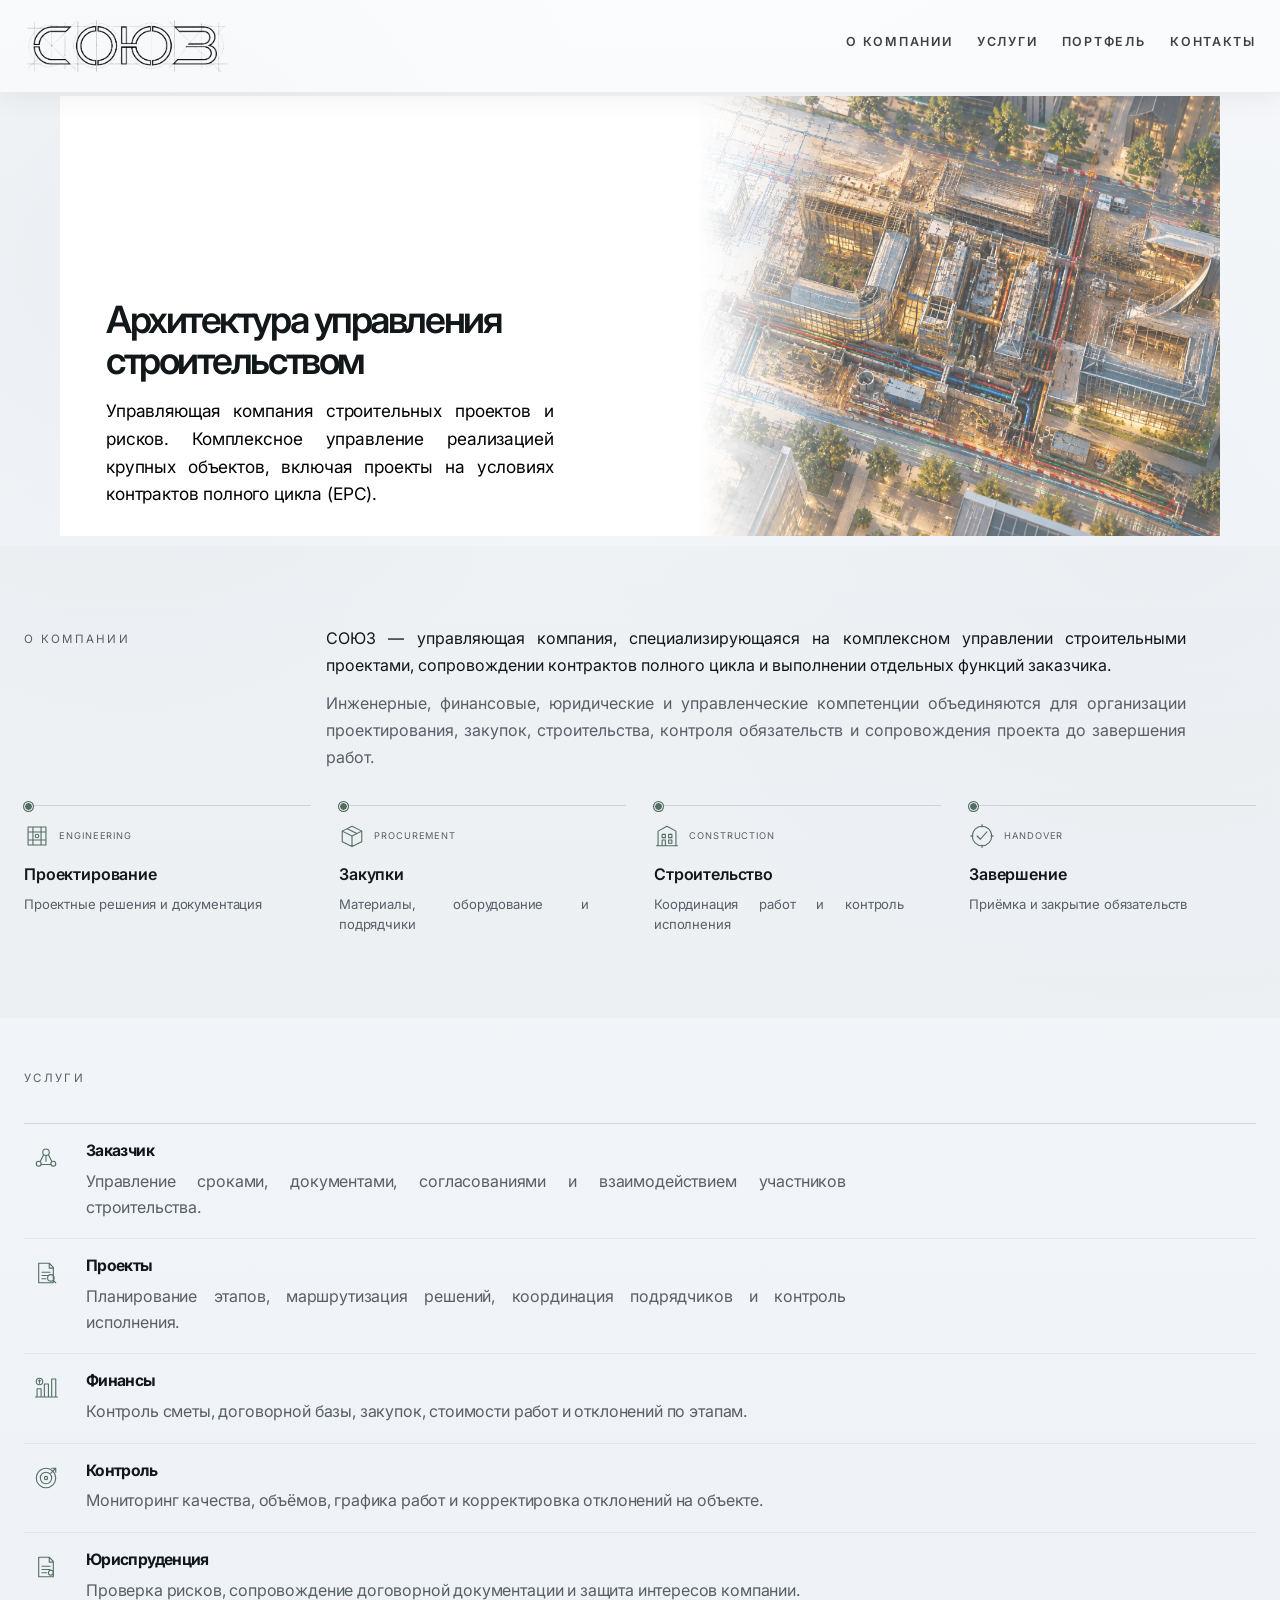
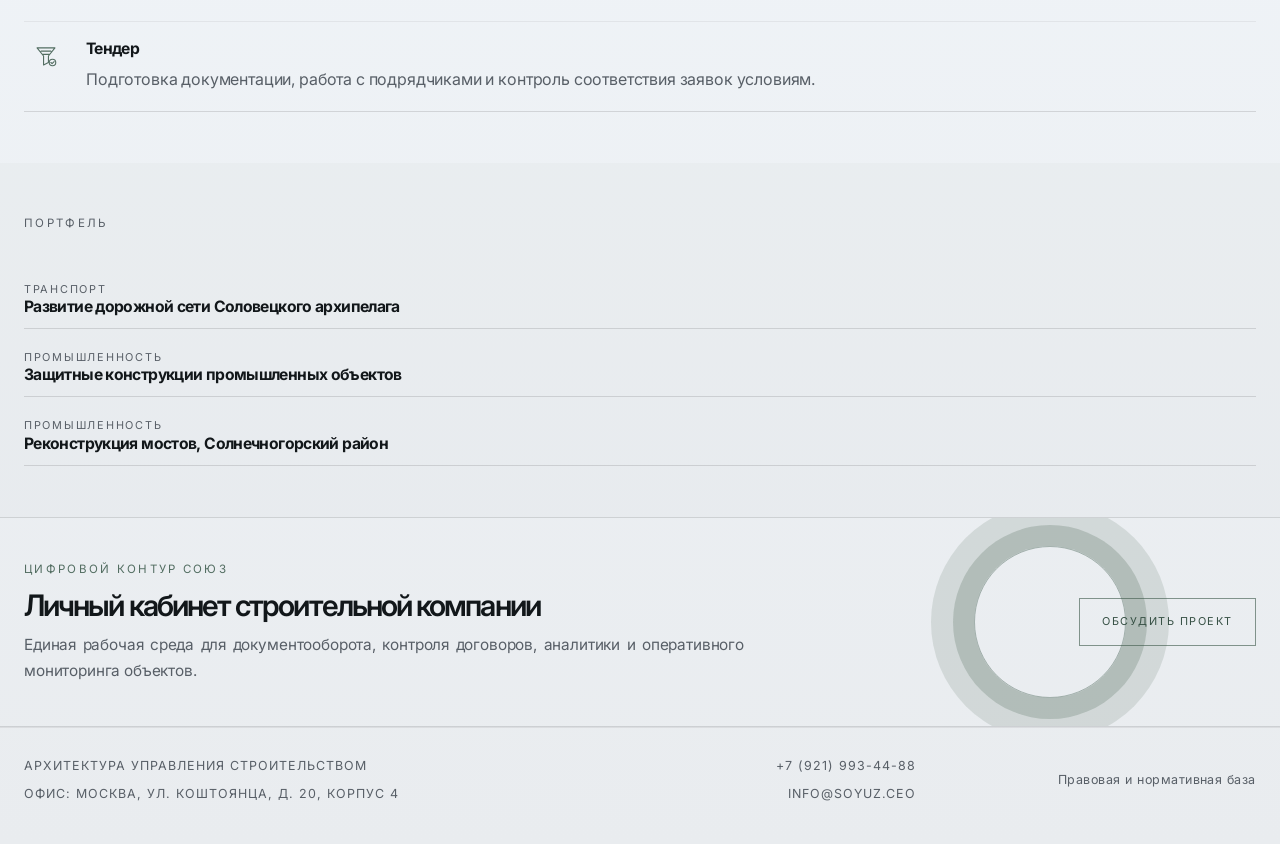
==== commit 6a2f2c0b: "Replace numbered markers with line pictograms across site pages Add pictograms.svg sprite and use it" ====
--- a/index.html
+++ b/index.html
@@ -9,8 +9,6 @@
     />
     <title>Архитектура управления строительством</title>
     <link rel="icon" href="favicon.svg" type="image/svg+xml">
-    <link rel="icon" type="image/png" sizes="32x32" href="favicon-32.png">
-    <link rel="icon" type="image/png" sizes="16x16" href="favicon-16.png">
     <link rel="shortcut icon" href="favicon.ico">
     <link rel="preconnect" href="https://fonts.googleapis.com" />
     <link rel="preconnect" href="https://fonts.gstatic.com" crossorigin />
@@ -18,7 +16,7 @@
       href="https://fonts.googleapis.com/css2?family=Inter:wght@400;500;600;700;800&display=swap"
       rel="stylesheet"
     />
-    <link rel="stylesheet" href="styles.css" />
+    <link rel="stylesheet" href="styles.css?v=icons-2" />
   </head>
   <body>
     <div class="page-shell">
@@ -75,22 +73,22 @@
 
             <div class="project-flow" aria-label="Этапы реализации EPC-проекта">
               <article class="flow-step">
-                <span class="flow-index">01 / ENGINEERING</span>
+                <span class="flow-index"><svg class="mini-icon" aria-hidden="true"><use href="pictograms.svg#engineering"></use></svg>ENGINEERING</span>
                 <h3>Проектирование</h3>
                 <p>Проектные решения и документация</p>
               </article>
               <article class="flow-step">
-                <span class="flow-index">02 / PROCUREMENT</span>
+                <span class="flow-index"><svg class="mini-icon" aria-hidden="true"><use href="pictograms.svg#procurement"></use></svg>PROCUREMENT</span>
                 <h3>Закупки</h3>
                 <p>Материалы, оборудование и подрядчики</p>
               </article>
               <article class="flow-step">
-                <span class="flow-index">03 / CONSTRUCTION</span>
+                <span class="flow-index"><svg class="mini-icon" aria-hidden="true"><use href="pictograms.svg#construction"></use></svg>CONSTRUCTION</span>
                 <h3>Строительство</h3>
                 <p>Координация работ и контроль исполнения</p>
               </article>
               <article class="flow-step">
-                <span class="flow-index">04 / HANDOVER</span>
+                <span class="flow-index"><svg class="mini-icon" aria-hidden="true"><use href="pictograms.svg#handover"></use></svg>HANDOVER</span>
                 <h3>Завершение</h3>
                 <p>Приёмка и закрытие обязательств</p>
               </article>
@@ -106,7 +104,7 @@
 
             <div class="services-grid">
               <article class="service-row">
-                <div class="service-index">01</div>
+                <div class="service-index"><svg class="mini-icon" aria-hidden="true"><use href="pictograms.svg#stakeholders"></use></svg></div>
                 <div class="service-body">
                   <h3>Заказчик</h3>
                   <p>Управление сроками, документами, согласованиями и взаимодействием участников строительства.</p>
@@ -114,7 +112,7 @@
               </article>
 
               <article class="service-row">
-                <div class="service-index">02</div>
+                <div class="service-index"><svg class="mini-icon" aria-hidden="true"><use href="pictograms.svg#project"></use></svg></div>
                 <div class="service-body">
                   <h3>Проекты</h3>
                   <p>Планирование этапов, маршрутизация решений, координация подрядчиков и контроль исполнения.</p>
@@ -122,7 +120,7 @@
               </article>
 
               <article class="service-row">
-                <div class="service-index">03</div>
+                <div class="service-index"><svg class="mini-icon" aria-hidden="true"><use href="pictograms.svg#finance"></use></svg></div>
                 <div class="service-body">
                   <h3>Финансы</h3>
                   <p>Контроль сметы, договорной базы, закупок, стоимости работ и отклонений по этапам.</p>
@@ -130,7 +128,7 @@
               </article>
 
               <article class="service-row">
-                <div class="service-index">04</div>
+                <div class="service-index"><svg class="mini-icon" aria-hidden="true"><use href="pictograms.svg#control"></use></svg></div>
                 <div class="service-body">
                   <h3>Контроль</h3>
                   <p>Мониторинг качества, объёмов, графика работ и корректировка отклонений на объекте.</p>
@@ -138,7 +136,7 @@
               </article>
 
               <article class="service-row">
-                <div class="service-index">05</div>
+                <div class="service-index"><svg class="mini-icon" aria-hidden="true"><use href="pictograms.svg#legal"></use></svg></div>
                 <div class="service-body">
                   <h3>Юриспруденция</h3>
                   <p>Проверка рисков, сопровождение договорной документации и защита интересов компании.</p>
@@ -146,7 +144,7 @@
               </article>
 
               <article class="service-row">
-                <div class="service-index">06</div>
+                <div class="service-index"><svg class="mini-icon" aria-hidden="true"><use href="pictograms.svg#tender"></use></svg></div>
                 <div class="service-body">
                   <h3>Тендер</h3>
                   <p>Подготовка документации, работа с подрядчиками и контроль соответствия заявок условиям.</p>
@@ -168,10 +166,8 @@
                   <div class="project-face project-front">
                     <div class="project-meta">
                       <span>Транспорт</span>
-                      <span>Период уточняется</span>
                     </div>
                     <h3>Развитие дорожной сети Соловецкого архипелага</h3>
-                    <p>Сведения о роли специалистов СОЮЗ и периоде участия уточняются. До подтверждения фактического участия детали проекта не приводятся.</p>
                   </div>
 
                   <div class="project-face project-back" aria-hidden="true">
@@ -189,10 +185,8 @@
                   <div class="project-face project-front">
                     <div class="project-meta">
                       <span>Промышленность</span>
-                      <span>Период уточняется</span>
                     </div>
                     <h3>Защитные конструкции промышленных объектов</h3>
-                    <p>Сведения о роли специалистов СОЮЗ и периоде участия уточняются. До подтверждения фактического участия детали проекта не приводятся.</p>
                   </div>
 
                   <div class="project-face project-back" aria-hidden="true">
@@ -210,10 +204,8 @@
                   <div class="project-face project-front">
                     <div class="project-meta">
                       <span>Промышленность</span>
-                      <span>Период уточняется</span>
                     </div>
                     <h3>Реконструкция мостов, Солнечногорский район</h3>
-                    <p>Сведения о роли специалистов СОЮЗ и периоде участия уточняются. До подтверждения фактического участия детали проекта не приводятся.</p>
                   </div>
 
                   <div class="project-face project-back" aria-hidden="true">
--- a/styles.css
+++ b/styles.css
@@ -251,6 +251,8 @@
   position: relative;
   display: grid;
   grid-template-columns: 1fr 1.15fr;
+  width: min(100%, 1160px);
+  margin: 0 auto;
   height: 440px;
   align-items: stretch;
   border: 0;
@@ -441,6 +443,14 @@
   letter-spacing: 0.2em;
   text-transform: uppercase;
   color: var(--muted);
+}
+
+.mini-icon {
+  display: block;
+  width: 26px;
+  height: 26px;
+  flex: 0 0 auto;
+  color: #526d61;
 }
 
 .hero-copy h1,
@@ -655,7 +665,9 @@
 }
 
 .flow-index {
-  display: block;
+  display: flex;
+  align-items: center;
+  gap: 9px;
   color: var(--muted);
   font-size: 0.58rem;
   letter-spacing: 0.1em;
@@ -697,7 +709,7 @@
 
 .service-row {
   display: grid;
-  grid-template-columns: 80px 1fr;
+  grid-template-columns: 44px 1fr;
   gap: 18px;
   align-items: start;
   padding: 18px 0;
@@ -710,11 +722,9 @@
 }
 
 .service-index {
-  font-size: 0.66rem;
-  letter-spacing: 0.18em;
-  text-transform: uppercase;
-  color: var(--muted);
-  padding-top: 6px;
+  display: flex;
+  justify-content: center;
+  padding-top: 3px;
 }
 
 .service-body {
@@ -759,13 +769,22 @@
   background: var(--line);
 }
 
-.method-step span {
-  display: inline-block;
+.method-step .method-icon,
+.service-icon,
+.competency-icon {
+  display: grid;
+  width: 34px;
+  height: 34px;
+  place-items: center;
   margin-bottom: 16px;
-  font-size: 0.66rem;
-  letter-spacing: 0.18em;
-  text-transform: uppercase;
-  color: var(--muted);
+  color: #526d61;
+}
+
+.method-step .mini-icon,
+.service-icon .mini-icon,
+.competency-icon .mini-icon {
+  width: 27px;
+  height: 27px;
 }
 
 .method-step h3 {
@@ -1167,18 +1186,15 @@
 
 .service-detail-head {
   display: grid;
-  grid-template-columns: 64px minmax(0, 1fr);
+  grid-template-columns: 44px minmax(0, 1fr);
   gap: 16px;
   align-items: start;
   margin-bottom: 16px;
 }
 
-.service-detail-head > span,
-.competency-list article > span {
-  padding-top: 5px;
-  color: var(--muted);
-  font-size: 0.72rem;
-  letter-spacing: 0.16em;
+.service-detail-head .service-icon,
+.competency-list article .competency-icon {
+  margin: 0;
 }
 
 .service-detail h2 {
@@ -1230,8 +1246,8 @@
 
 .competency-list article {
   display: grid;
-  grid-template-columns: 64px minmax(0, 1fr);
-  gap: 16px;
+  grid-template-columns: 44px minmax(0, 1fr);
+  gap: 14px;
   padding: 20px 0;
   border-bottom: 1px solid var(--line-soft);
 }
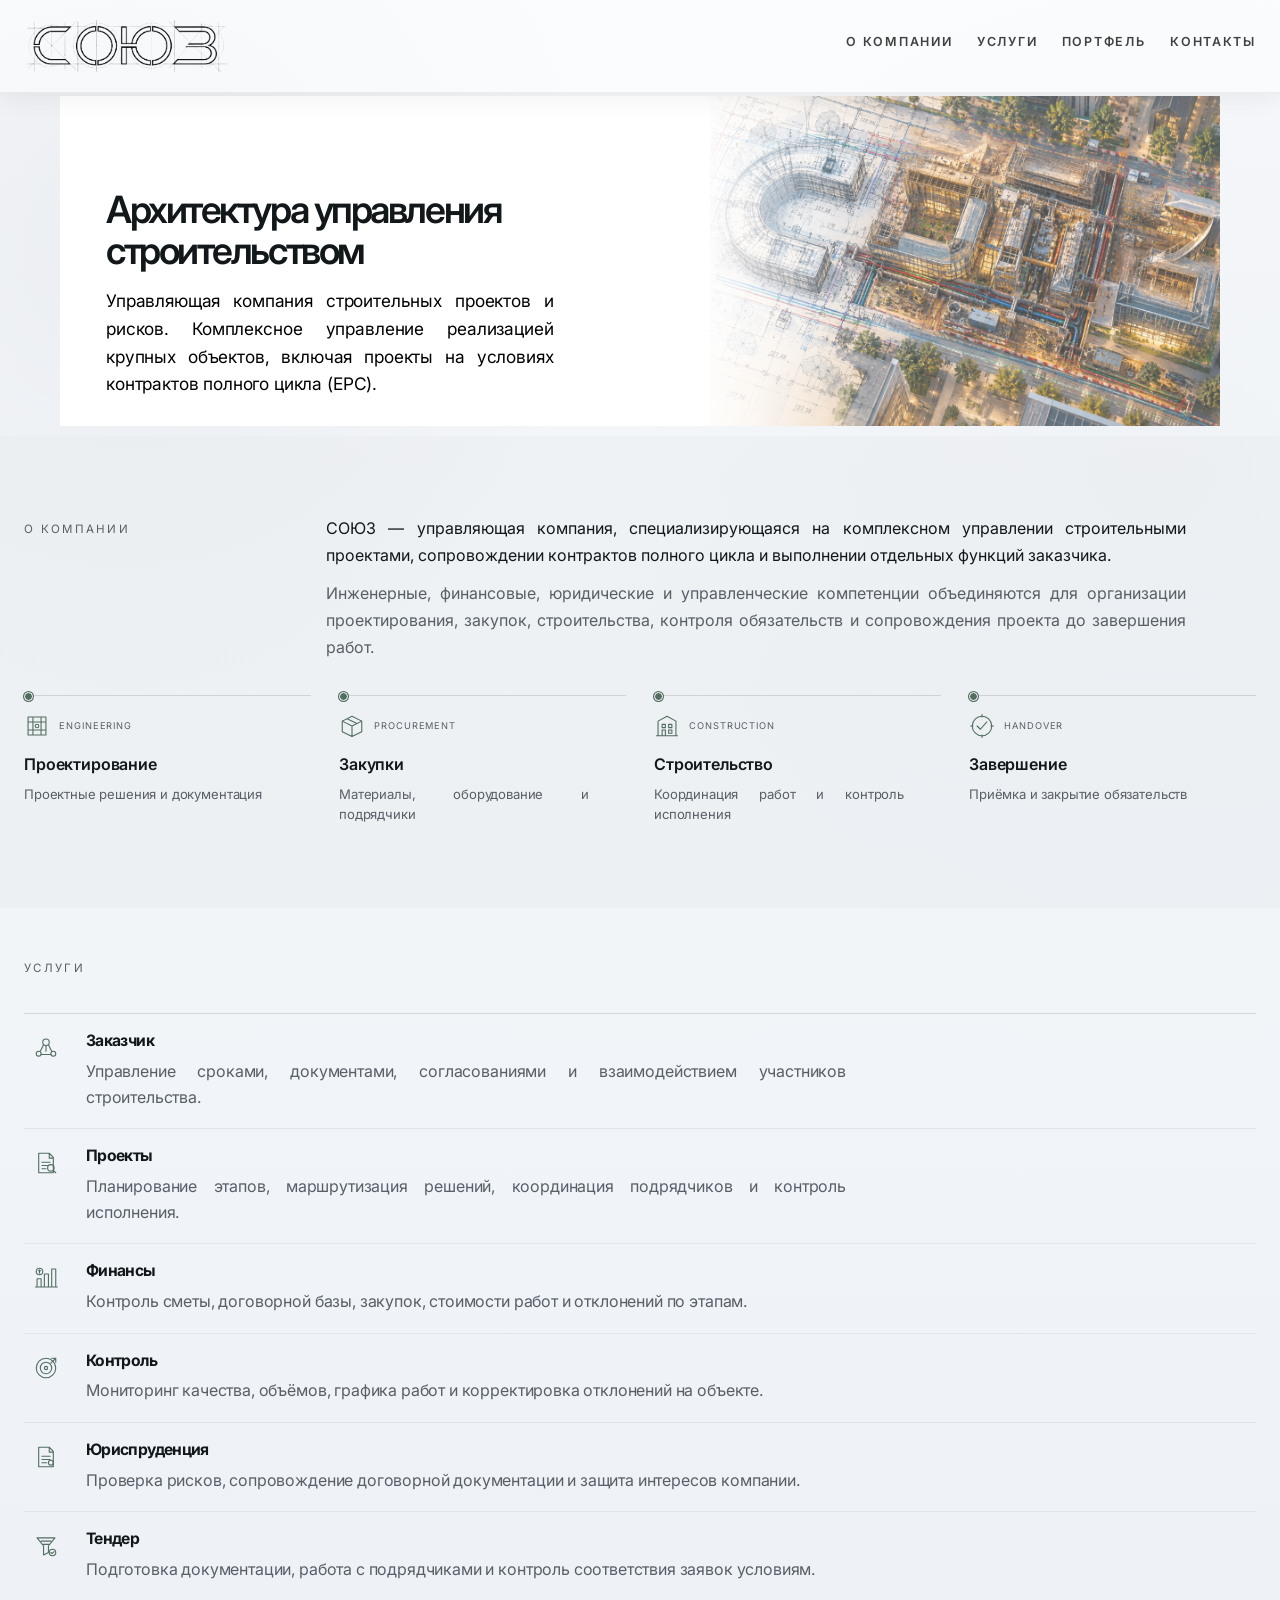
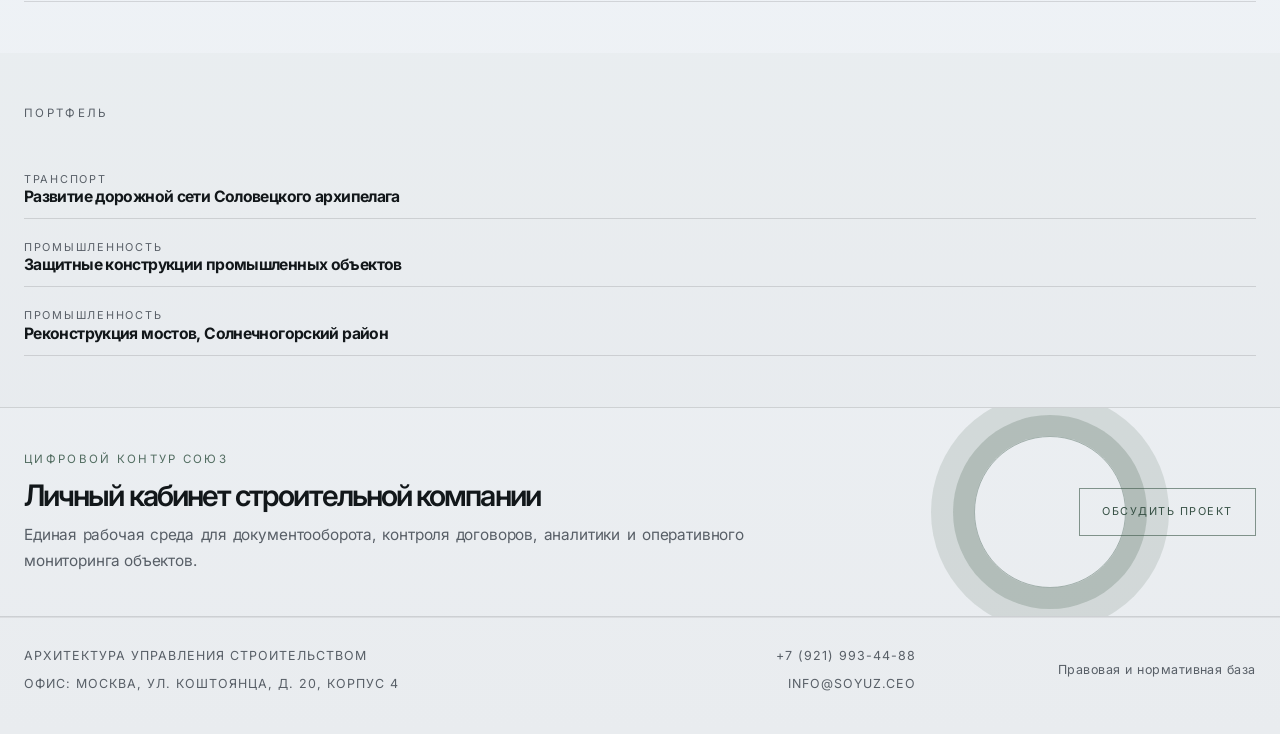
==== commit a5cfd1b5: "Match home hero height to inner page intros Reduce .hero-shell height to 330px (320px on tablet) and" ====
--- a/index.html
+++ b/index.html
@@ -16,7 +16,7 @@
       href="https://fonts.googleapis.com/css2?family=Inter:wght@400;500;600;700;800&display=swap"
       rel="stylesheet"
     />
-    <link rel="stylesheet" href="styles.css?v=icons-2" />
+    <link rel="stylesheet" href="styles.css?v=hero-330" />
   </head>
   <body>
     <div class="page-shell">
--- a/styles.css
+++ b/styles.css
@@ -253,7 +253,7 @@
   grid-template-columns: 1fr 1.15fr;
   width: min(100%, 1160px);
   margin: 0 auto;
-  height: 440px;
+  height: 330px;
   align-items: stretch;
   border: 0;
   background: #ffffff;
@@ -1517,7 +1517,7 @@
 /* Additional mobile / tablet optimizations */
 @media (max-width: 1100px) {
   .hero-shell {
-    height: 360px;
+    height: 320px;
     grid-template-columns: 1fr 1fr;
   }
   .hero-shell::after { width: 50%; background-size: auto 100%; }
